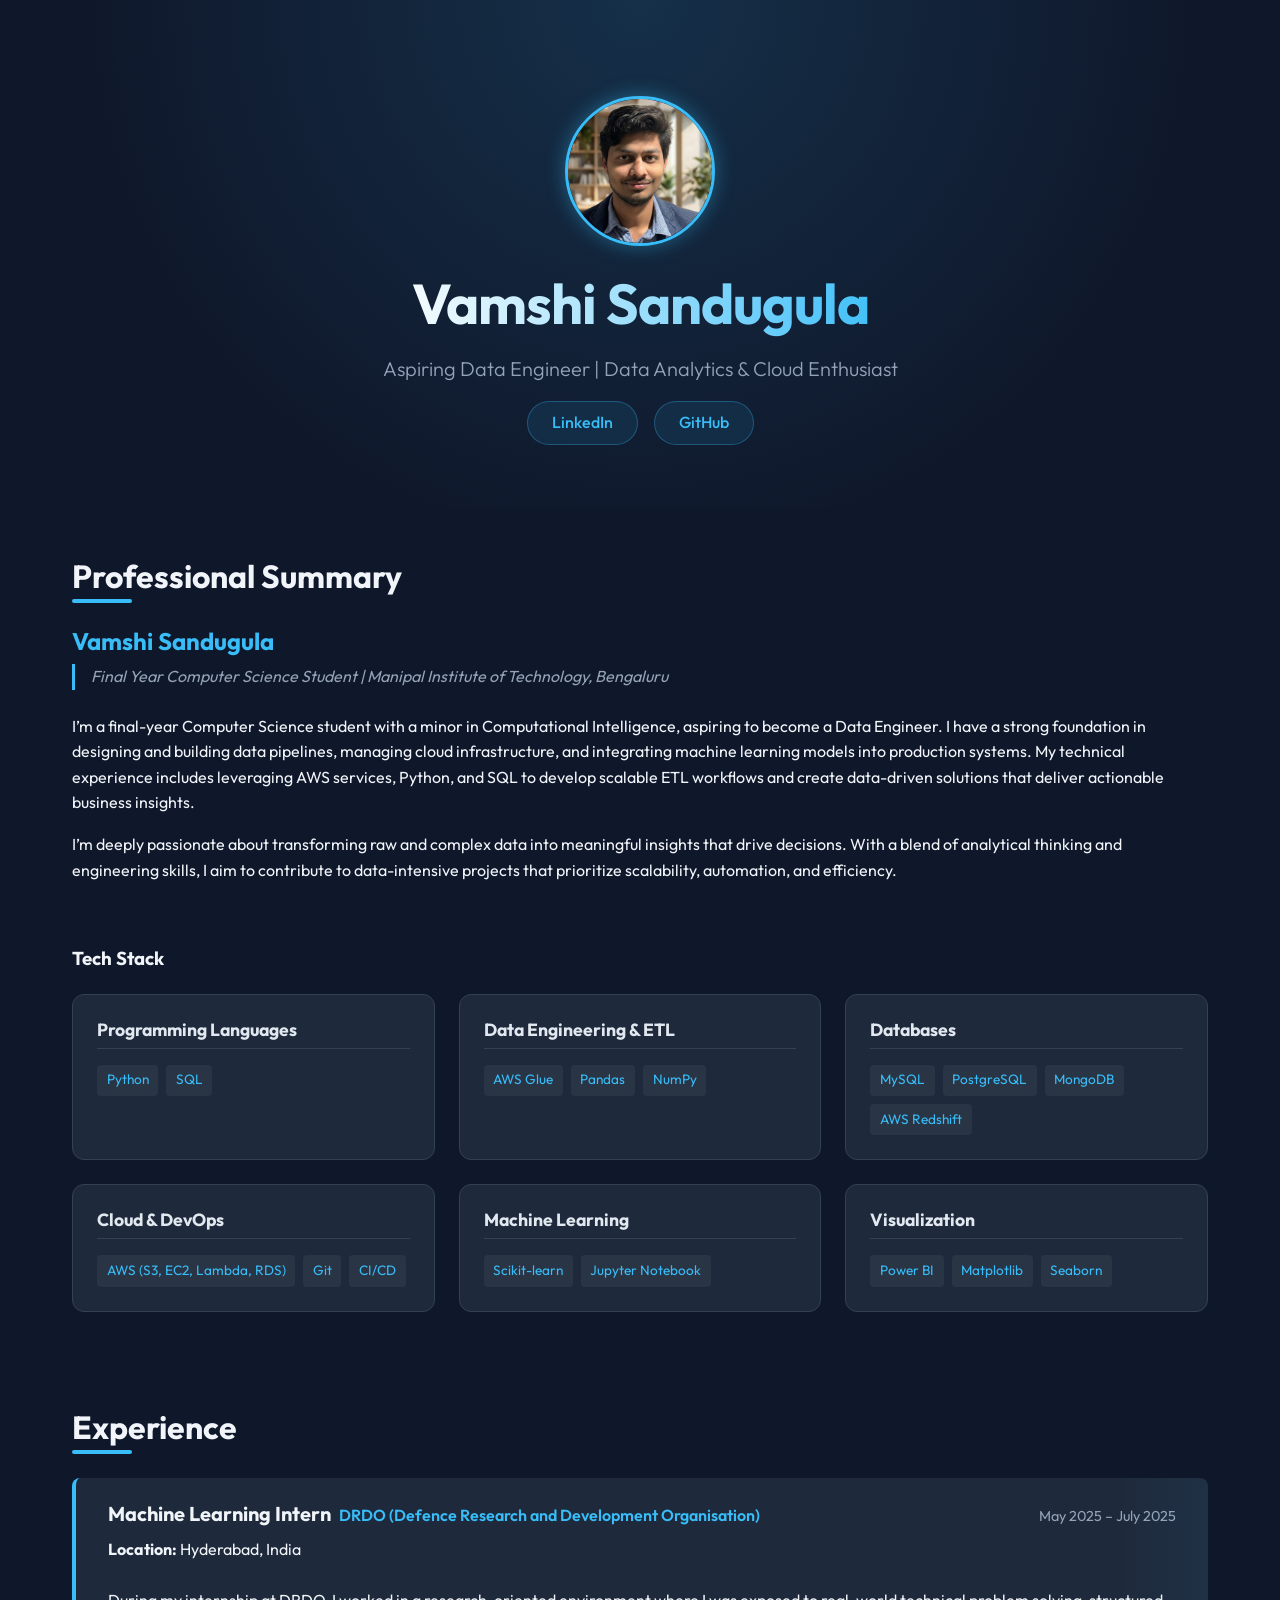
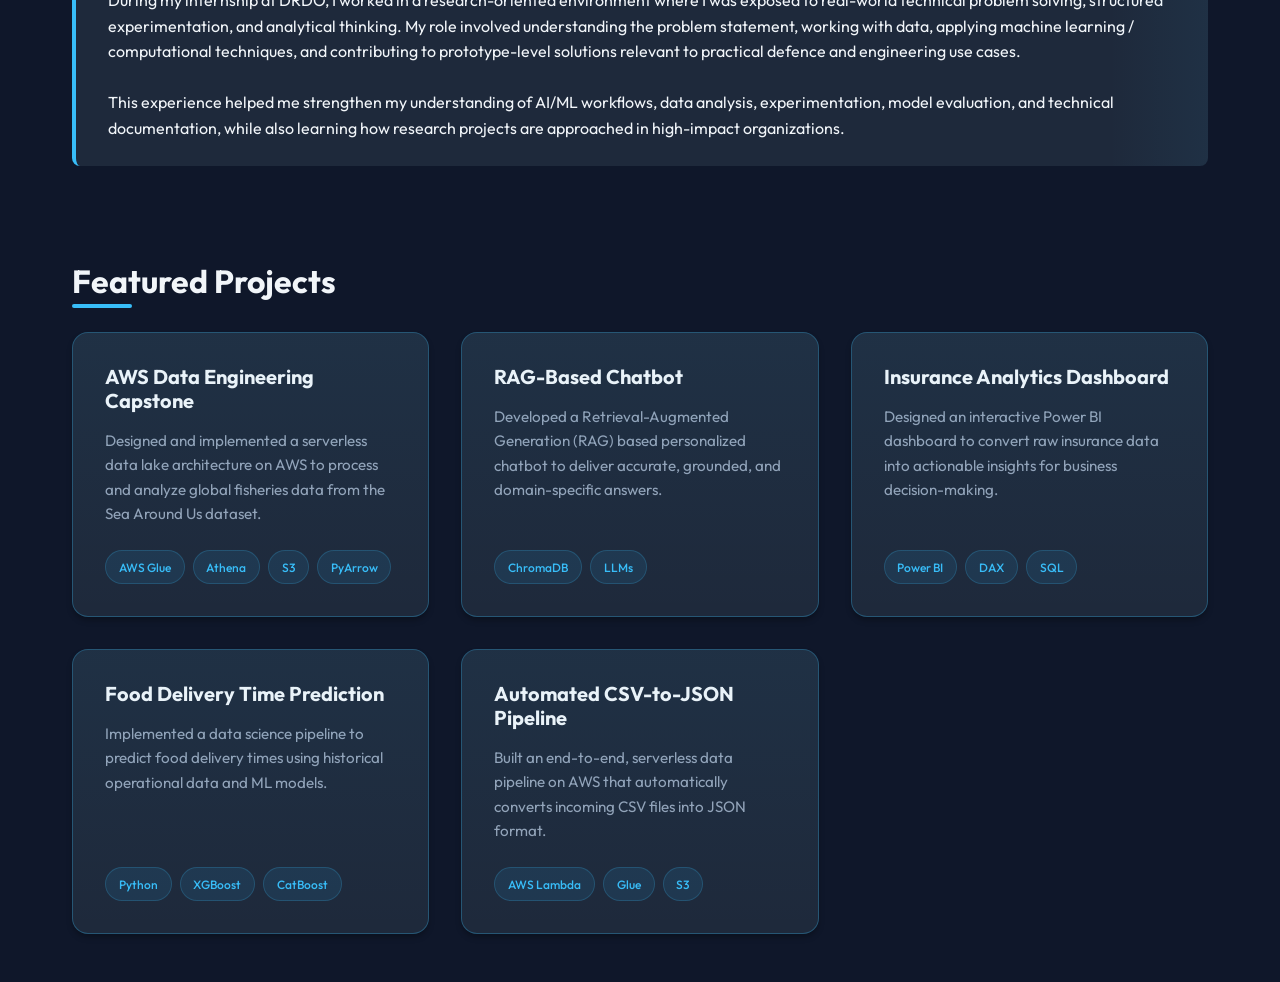
==== index.html @ f7f71a2f "updated DRDO experience description" ====
<!DOCTYPE html>
<html lang="en">

<head>
    <meta charset="UTF-8">
    <meta name="viewport" content="width=device-width, initial-scale=1.0">
    <title>Portfolio | Data Engineer</title>
    <meta name="description"
        content="Portfolio of an Aspiring Data Engineer specializing in Data Analytics, Cloud, and Machine Learning.">
    <link rel="preconnect" href="https://fonts.googleapis.com">
    <link rel="preconnect" href="https://fonts.gstatic.com" crossorigin>
    <link href="https://fonts.googleapis.com/css2?family=Outfit:wght@300;400;500;600;700&display=swap" rel="stylesheet">
    <link rel="stylesheet" href="style.css">
</head>

<body>
    <header class="hero">
        <div class="container hero-content">
            <div class="profile-container">
                <img src="images/profile.jpg" alt="Vamshi Sandugula" class="profile-img">
                <div class="hero-text">
                    <h1>Vamshi Sandugula</h1>
                    <p class="subtitle">Aspiring Data Engineer | Data Analytics & Cloud Enthusiast</p>
                    <div class="social-links">
                        <a href="https://www.linkedin.com/in/vamshi-sandugula/" target="_blank"
                            class="social-btn">LinkedIn</a>
                        <a href="https://github.com/VamshiSandugula" target="_blank" class="social-btn">GitHub</a>
                    </div>
                </div>
            </div>
        </div>
    </header>

    <main class="container">
        <!-- Professional Summary -->
        <section id="summary" class="section">
            <h2 class="section-title">Professional Summary</h2>
            <div class="summary-container">
                <div class="bio-section">
                    <h3>Vamshi Sandugula</h3>
                    <p class="education">Final Year Computer Science Student | Manipal Institute of Technology,
                        Bengaluru</p>
                    <p>
                        I’m a final-year Computer Science student with a minor in Computational Intelligence, aspiring
                        to become a Data Engineer. I have a strong foundation in designing and building data pipelines,
                        managing cloud infrastructure, and integrating machine learning models into production systems.
                        My technical experience includes leveraging AWS services, Python, and SQL to develop scalable
                        ETL workflows and create data-driven solutions that deliver actionable business insights.
                    </p>
                    <p>
                        I’m deeply passionate about transforming raw and complex data into meaningful insights that
                        drive decisions. With a blend of analytical thinking and engineering skills, I aim to contribute
                        to data-intensive projects that prioritize scalability, automation, and efficiency.
                    </p>
                </div>

                <div class="tech-stack-section">
                    <h3>Tech Stack</h3>
                    <div class="tech-grid">
                        <div class="tech-category">
                            <h4>Programming Languages</h4>
                            <div class="tech-tags">
                                <span>Python</span>
                                <span>SQL</span>
                            </div>
                        </div>

                        <div class="tech-category">
                            <h4>Data Engineering & ETL</h4>
                            <div class="tech-tags">
                                <span>AWS Glue</span>
                                <span>Pandas</span>
                                <span>NumPy</span>
                            </div>
                        </div>

                        <div class="tech-category">
                            <h4>Databases</h4>
                            <div class="tech-tags">
                                <span>MySQL</span>
                                <span>PostgreSQL</span>
                                <span>MongoDB</span>
                                <span>AWS Redshift</span>
                            </div>
                        </div>

                        <div class="tech-category">
                            <h4>Cloud & DevOps</h4>
                            <div class="tech-tags">
                                <span>AWS (S3, EC2, Lambda, RDS)</span>
                                <span>Git</span>
                                <span>CI/CD</span>
                            </div>
                        </div>

                        <div class="tech-category">
                            <h4>Machine Learning</h4>
                            <div class="tech-tags">
                                <span>Scikit-learn</span>
                                <span>Jupyter Notebook</span>
                            </div>
                        </div>

                        <div class="tech-category">
                            <h4>Visualization</h4>
                            <div class="tech-tags">
                                <span>Power BI</span>
                                <span>Matplotlib</span>
                                <span>Seaborn</span>
                            </div>
                        </div>
                    </div>
                </div>
            </div>
        </section>

        <!-- Experience Section -->
        <section id="experience" class="section">
            <h2 class="section-title">Experience</h2>
            <div class="experience-list">
                <div class="experience-card" onclick="openModal('drdo')">
                    <div class="exp-header">
                        <h3>Machine Learning Intern</h3>
                        <span class="company">DRDO (Defence Research and Development Organisation)</span>
                        <span class="date">May 2025 – July 2025</span>
                    </div>
                    <p><b>Location:</b> Hyderabad, India</p>
                    <br>
                    <p>
                        During my internship at DRDO, I worked in a research-oriented environment where I was exposed to real-world technical problem solving, structured experimentation, and analytical thinking. My role involved understanding the problem statement, working with data, applying machine learning / computational techniques, and contributing to prototype-level solutions relevant to practical defence and engineering use cases.
                    </p>
                    <br>
                    <p>
                        This experience helped me strengthen my understanding of AI/ML workflows, data analysis, experimentation, model evaluation, and technical documentation, while also learning how research projects are approached in high-impact organizations.
                    </p>
                </div>
                <!-- Add more experience items here as needed -->
            </div>
        </section>

        <section id="projects" class="section">
            <h2 class="section-title">Featured Projects</h2>

            <div class="projects-grid">
                <!-- Project: Fisheries Analytics -->
                <div class="project-card" onclick="openModal('fisheries')">
                    <div class="card-content">
                        <h3>AWS Data Engineering Capstone</h3>
                        <p>
                            Designed and implemented a serverless data lake architecture on AWS to process and analyze
                            global fisheries data from the Sea Around Us dataset.
                        </p>
                    </div>
                    <div class="card-footer">
                        <span class="tech-tag">AWS Glue</span>
                        <span class="tech-tag">Athena</span>
                        <span class="tech-tag">S3</span>
                        <span class="tech-tag">PyArrow</span>
                    </div>
                </div>

                <!-- Project: RAG Chatbot -->
                <div class="project-card" onclick="openModal('rag-chatbot')">
                    <div class="card-content">
                        <h3>RAG-Based Chatbot</h3>
                        <p>
                            Developed a Retrieval-Augmented Generation (RAG) based personalized chatbot to deliver
                            accurate, grounded, and domain-specific answers.
                        </p>
                    </div>
                    <div class="card-footer">
                        <span class="tech-tag">ChromaDB</span>
                        <span class="tech-tag">LLMs</span>
                    </div>
                </div>

                <!-- Project: Insurance Dashboard (Power BI) -->
                <div class="project-card" onclick="openModal('insurance-dashboard')">
                    <div class="card-content">
                        <h3>Insurance Analytics Dashboard</h3>
                        <p>
                            Designed an interactive Power BI dashboard to convert raw insurance data into actionable
                            insights for business decision-making.
                        </p>
                    </div>
                    <div class="card-footer">
                        <span class="tech-tag">Power BI</span>
                        <span class="tech-tag">DAX</span>
                        <span class="tech-tag">SQL</span>
                    </div>
                </div>

                <!-- Project: Food Delivery -->
                <div class="project-card" onclick="openModal('food-delivery')">
                    <div class="card-content">
                        <h3>Food Delivery Time Prediction</h3>
                        <p>
                            Implemented a data science pipeline to predict food delivery times using historical
                            operational data and ML models.
                        </p>
                    </div>
                    <div class="card-footer">
                        <span class="tech-tag">Python</span>
                        <span class="tech-tag">XGBoost</span>
                        <span class="tech-tag">CatBoost</span>
                    </div>
                </div>

                <!-- Project: AWS Pipeline -->
                <div class="project-card" onclick="openModal('aws-pipeline')">
                    <div class="card-content">
                        <h3>Automated CSV-to-JSON Pipeline</h3>
                        <p>
                            Built an end-to-end, serverless data pipeline on AWS that automatically converts incoming
                            CSV files into JSON format.
                        </p>
                    </div>
                    <div class="card-footer">
                        <span class="tech-tag">AWS Lambda</span>
                        <span class="tech-tag">Glue</span>
                        <span class="tech-tag">S3</span>
                    </div>
                </div>
            </div>
        </section>
    </main>

    <!-- Modal Structure -->
    <div id="project-modal" class="modal">
        <div class="modal-content">
            <span class="close-btn" onclick="closeModal()">&times;</span>
            <div id="modal-body-content">
                <!-- Content injected via JS -->
            </div>
        </div>
    </div>

    <script src="script.js"></script>
    <script>
        // Smooth scrolling for navigation
        document.querySelectorAll('a[href^="#"]').forEach(anchor => {
            anchor.addEventListener('click', function (e) {
                e.preventDefault();
                document.querySelector(this.getAttribute('href')).scrollIntoView({
                    behavior: 'smooth'
                });
            });
        });
    </script>
</body>

</html>
---- style.css ----
/* Base Variables */
:root {
    --bg-color: #0f172a;
    --card-bg: #1e293b;
    --text-primary: #f1f5f9;
    --text-secondary: #94a3b8;
    --accent: #38bdf8;
    --accent-glow: rgba(56, 189, 248, 0.15);
    --border-color: #334155;
    --font-main: 'Outfit', -apple-system, BlinkMacSystemFont, 'Segoe UI', Roboto, sans-serif;
}

/* Reset & Base Styles */
* {
    margin: 0;
    padding: 0;
    box-sizing: border-box;
}

body {
    background-color: var(--bg-color);
    color: var(--text-primary);
    font-family: var(--font-main);
    line-height: 1.6;
    -webkit-font-smoothing: antialiased;
}

/* Layout Utilities */
.container {
    max-width: 1200px;
    margin: 0 auto;
    padding: 0 2rem;
}

/* Typography */
h1,
h2,
h3,
h4 {
    line-height: 1.2;
    color: var(--text-primary);
}

/* Hero Section */
.hero {
    padding: 6rem 0 4rem;
    text-align: center;
    background: radial-gradient(circle at top center, var(--accent-glow) 0%, transparent 70%);
}

.profile-container {
    display: flex;
    flex-direction: column;
    align-items: center;
    gap: 1.5rem;
}

.profile-img {
    width: 150px;
    height: 150px;
    border-radius: 50%;
    object-fit: cover;
    border: 3px solid var(--accent);
    box-shadow: 0 0 20px rgba(56, 189, 248, 0.4);
    transition: transform 0.3s ease;
}

.profile-img:hover {
    transform: scale(1.05);
    box-shadow: 0 0 30px rgba(56, 189, 248, 0.6);
}

.hero h1 {
    font-size: 3.5rem;
    font-weight: 700;
    margin-bottom: 1rem;
    background: linear-gradient(to right, #fff, var(--accent));
    -webkit-background-clip: text;
    background-clip: text;
    -webkit-text-fill-color: transparent;
    letter-spacing: -1px;
}

.social-links {
    display: flex;
    gap: 1rem;
    margin-top: 1rem;
    justify-content: center;
}

.social-btn {
    text-decoration: none;
    color: var(--accent);
    background: rgba(56, 189, 248, 0.1);
    padding: 0.5rem 1.5rem;
    border-radius: 9999px;
    font-weight: 500;
    border: 1px solid rgba(56, 189, 248, 0.3);
    transition: all 0.2s ease;
}

.social-btn:hover {
    background: var(--accent);
    color: var(--bg-color);
    box-shadow: 0 0 15px rgba(56, 189, 248, 0.4);
}

.subtitle {
    font-size: 1.25rem;
    color: var(--text-secondary);
    font-weight: 300;
}

/* Sections */
.section {
    padding: 3rem 0;
}

.section-title {
    font-size: 2rem;
    margin-bottom: 2rem;
    position: relative;
    display: inline-block;
}

.section-title::after {
    content: '';
    position: absolute;
    bottom: -8px;
    left: 0;
    width: 60px;
    height: 4px;
    background: var(--accent);
    border-radius: 2px;
}

/* Professional Summary */
.summary-container {
    display: flex;
    flex-direction: column;
    gap: 3rem;
}

.bio-section h3 {
    font-size: 1.5rem;
    color: var(--accent);
    margin-bottom: 0.5rem;
}

.bio-section .education {
    color: var(--text-secondary);
    font-style: italic;
    margin-bottom: 1.5rem;
    border-left: 3px solid var(--accent);
    padding-left: 1rem;
}

.bio-section p {
    margin-bottom: 1rem;
    color: var(--text-primary);
}

/* Tech Stack Grid */
.tech-stack-section h3 {
    margin-bottom: 1.5rem;
}

.tech-grid {
    display: grid;
    grid-template-columns: repeat(auto-fit, minmax(280px, 1fr));
    gap: 1.5rem;
}

.tech-category {
    background: var(--card-bg);
    border: 1px solid var(--border-color);
    padding: 1.5rem;
    border-radius: 12px;
    transition: transform 0.2s;
}

.tech-category:hover {
    transform: translateY(-3px);
    border-color: var(--accent);
    box-shadow: 0 4px 20px rgba(56, 189, 248, 0.1);
}

.tech-category h4 {
    font-size: 1.1rem;
    margin-bottom: 1rem;
    color: #e2e8f0;
    border-bottom: 1px solid var(--border-color);
    padding-bottom: 0.5rem;
}

.tech-tags {
    display: flex;
    flex-wrap: wrap;
    gap: 0.5rem;
}

.tech-tags span {
    font-size: 0.85rem;
    background: rgba(255, 255, 255, 0.05);
    color: var(--accent);
    padding: 0.3rem 0.6rem;
    border-radius: 4px;
}

/* Experience Section */
.experience-list {
    display: flex;
    flex-direction: column;
    gap: 1.5rem;
}

.experience-card {
    background-color: var(--card-bg);
    border-left: 4px solid var(--accent);
    border-radius: 8px;
    padding: 1.5rem 2rem;
    transition: transform 0.2s ease;
    position: relative;
    overflow: hidden;
    cursor: pointer;
}

.experience-card::after {
    content: '';
    position: absolute;
    top: 0;
    right: 0;
    width: 100px;
    height: 100%;
    background: linear-gradient(90deg, transparent, rgba(56, 189, 248, 0.05));
    pointer-events: none;
}

.experience-card:hover {
    transform: translateX(5px);
    background-color: #243045;
}

.exp-header {
    display: flex;
    justify-content: space-between;
    align-items: baseline;
    margin-bottom: 0.5rem;
    flex-wrap: wrap;
    gap: 0.5rem;
}

.exp-header h3 {
    color: var(--text-primary);
    font-size: 1.25rem;
    margin: 0;
}

.exp-header .company {
    color: var(--accent);
    font-weight: 600;
}

.exp-header .date {
    font-size: 0.9rem;
    color: var(--text-secondary);
    margin-left: auto;
}

/* Projects Grid */
.projects-grid {
    display: grid;
    grid-template-columns: repeat(auto-fit, minmax(300px, 1fr));
    gap: 2rem;
}

/* Project Card */
.project-card {
    background-color: var(--card-bg);
    border: 1px solid rgba(56, 189, 248, 0.3);
    /* More visible accent border */
    border-radius: 16px;
    padding: 2rem;
    transition: all 0.3s cubic-bezier(0.4, 0, 0.2, 1);
    display: flex;
    flex-direction: column;
    height: 100%;
    position: relative;
    overflow: hidden;
    box-shadow: 0 4px 6px -1px rgba(0, 0, 0, 0.3);
    cursor: pointer;
    /* Clickable indicator */
}

.project-card::before {
    content: '';
    position: absolute;
    top: 0;
    left: 0;
    width: 100%;
    height: 100%;
    background: linear-gradient(180deg, rgba(56, 189, 248, 0.05) 0%, transparent 100%);
    pointer-events: none;
}

.project-card:hover {
    transform: translateY(-5px);
    box-shadow: 0 20px 40px -5px rgba(0, 0, 0, 0.6);
    border-color: var(--accent);
    background-color: #1e3a5f;
    /* Slightly lighter on hover */
}

.card-content {
    flex-grow: 1;
    margin-bottom: 1.5rem;
}

.project-card h3 {
    font-size: 1.25rem;
    margin-bottom: 1rem;
    color: var(--text-primary);
}

.project-card p {
    color: var(--text-secondary);
    font-size: 0.95rem;
    line-height: 1.6;
}

/* Tech Tags */
.card-footer {
    display: flex;
    flex-wrap: wrap;
    gap: 0.5rem;
    margin-top: auto;
}

.tech-tag {
    font-size: 0.75rem;
    background: rgba(56, 189, 248, 0.1);
    color: var(--accent);
    padding: 0.4rem 0.8rem;
    border-radius: 9999px;
    font-weight: 500;
    border: 1px solid rgba(56, 189, 248, 0.2);
}

/* Responsive Adjustments */
@media (max-width: 768px) {
    .hero h1 {
        font-size: 2.5rem;
    }

    .container {
        padding: 0 1.5rem;
    }

    .exp-header {
        flex-direction: column;
    }

    .exp-header .date {
        margin-left: 0;
    }
}

/* Modal Styles */
.modal {
    display: none;
    position: fixed;
    top: 0;
    left: 0;
    width: 100%;
    height: 100%;
    background-color: rgba(15, 23, 42, 0.95);
    /* Darker overlay for focus */
    backdrop-filter: blur(5px);
    z-index: 1000;
    justify-content: center;
    align-items: center;
    padding: 1rem;
}

.modal.active {
    display: flex;
    animation: fadeIn 0.2s ease-out forwards;
}

.modal-content {
    background-color: var(--card-bg);
    border: 1px solid var(--accent);
    border-radius: 16px;
    width: 100%;
    max-width: 800px;
    max-height: 90vh;
    padding: 2.5rem;
    position: relative;
    overflow-y: auto;
    box-shadow: 0 25px 50px -12px rgba(0, 0, 0, 0.7);
    animation: slideUp 0.3s ease-out forwards;
}

.close-btn {
    position: absolute;
    top: 1.5rem;
    right: 1.5rem;
    font-size: 2rem;
    color: var(--text-secondary);
    cursor: pointer;
    line-height: 1;
    transition: color 0.2s;
    z-index: 10;
}

.close-btn:hover {
    color: var(--accent);
}

.modal-header-content h2 {
    font-size: 2rem;
    margin-bottom: 1rem;
    color: var(--accent);
}

.modal-tags {
    display: flex;
    flex-wrap: wrap;
    gap: 0.5rem;
    margin-bottom: 2rem;
}

.modal-gallery {
    display: grid;
    grid-template-columns: repeat(auto-fit, minmax(200px, 1fr));
    gap: 1rem;
    margin-bottom: 2rem;
}

.modal-img {
    width: 100%;
    height: auto;
    border-radius: 8px;
    border: 1px solid var(--border-color);
    transition: transform 0.2s;
    cursor: pointer;
}

.modal-img:hover {
    transform: scale(1.02);
    border-color: var(--accent);
}

.modal-description {
    color: var(--text-primary);
    font-size: 1.05rem;
}

.modal-description p {
    margin-bottom: 1.5rem;
}

.modal-description ul {
    list-style-type: none;
    padding-left: 0;
}

.modal-description li {
    margin-bottom: 1rem;
    padding-left: 1.5rem;
    position: relative;
    color: var(--text-secondary);
}

.modal-description li::before {
    content: '▹';
    position: absolute;
    left: 0;
    color: var(--accent);
}

/* Animations */
@keyframes fadeIn {
    from {
        opacity: 0;
    }

    to {
        opacity: 1;
    }
}

@keyframes slideUp {
    from {
        opacity: 0;
        transform: translateY(20px);
    }

    to {
        opacity: 1;
        transform: translateY(0);
    }
}
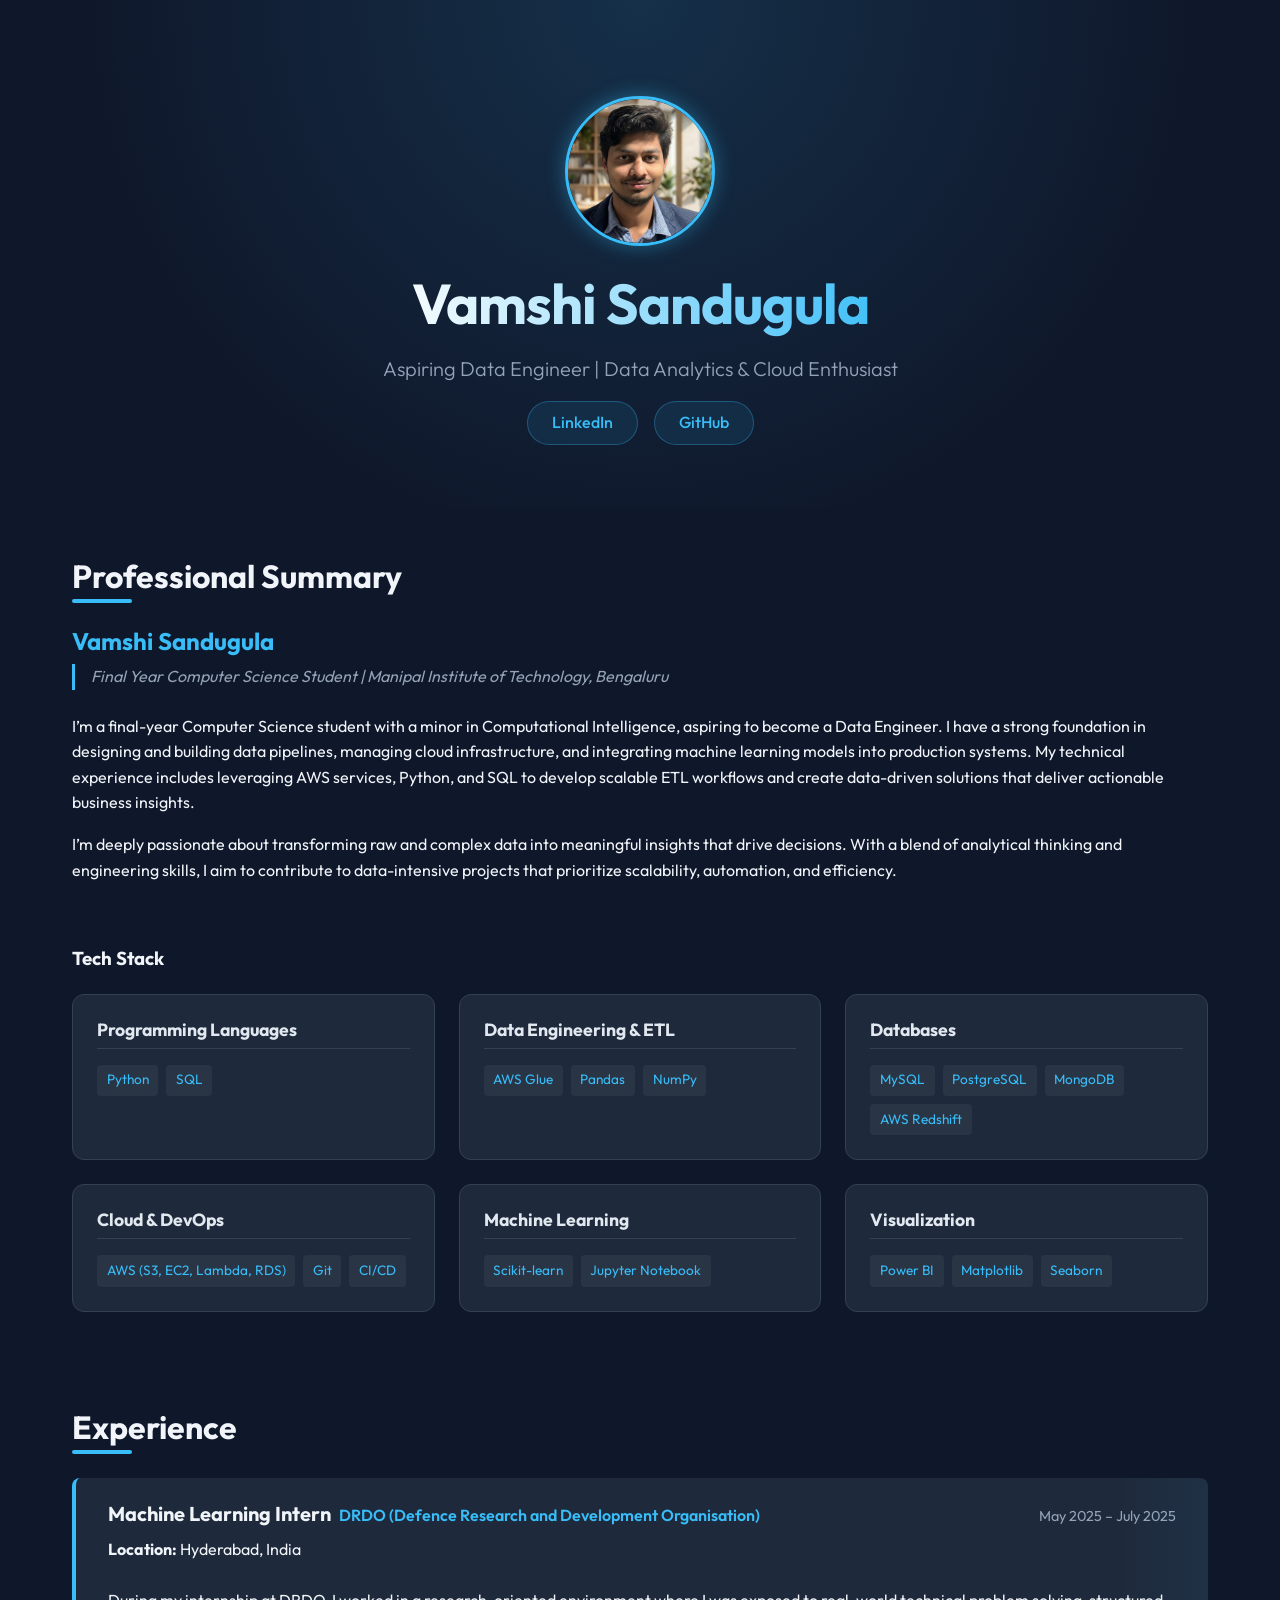
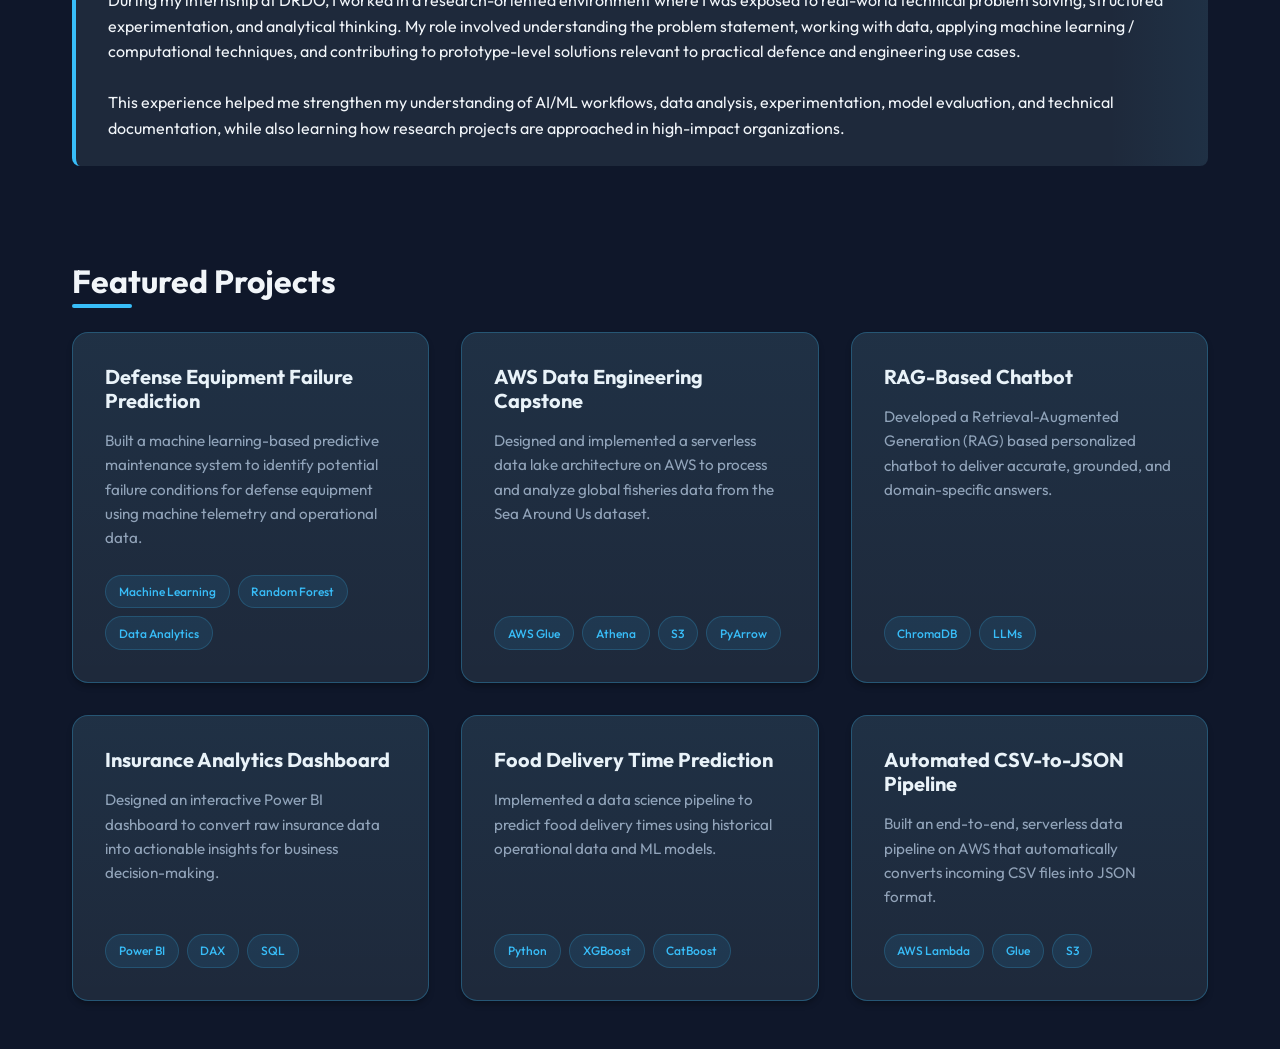
==== commit 35dcfb1f: "added DRDO project to projects section and updated description" ====
--- a/index.html
+++ b/index.html
@@ -142,6 +142,21 @@
             <h2 class="section-title">Featured Projects</h2>
 
             <div class="projects-grid">
+                <!-- Project: DRDO Equipment Failure -->
+                <div class="project-card" onclick="openModal('drdo')">
+                    <div class="card-content">
+                        <h3>Defense Equipment Failure Prediction</h3>
+                        <p>
+                            Built a machine learning-based predictive maintenance system to identify potential failure conditions for defense equipment using machine telemetry and operational data.
+                        </p>
+                    </div>
+                    <div class="card-footer">
+                        <span class="tech-tag">Machine Learning</span>
+                        <span class="tech-tag">Random Forest</span>
+                        <span class="tech-tag">Data Analytics</span>
+                    </div>
+                </div>
+
                 <!-- Project: Fisheries Analytics -->
                 <div class="project-card" onclick="openModal('fisheries')">
                     <div class="card-content">
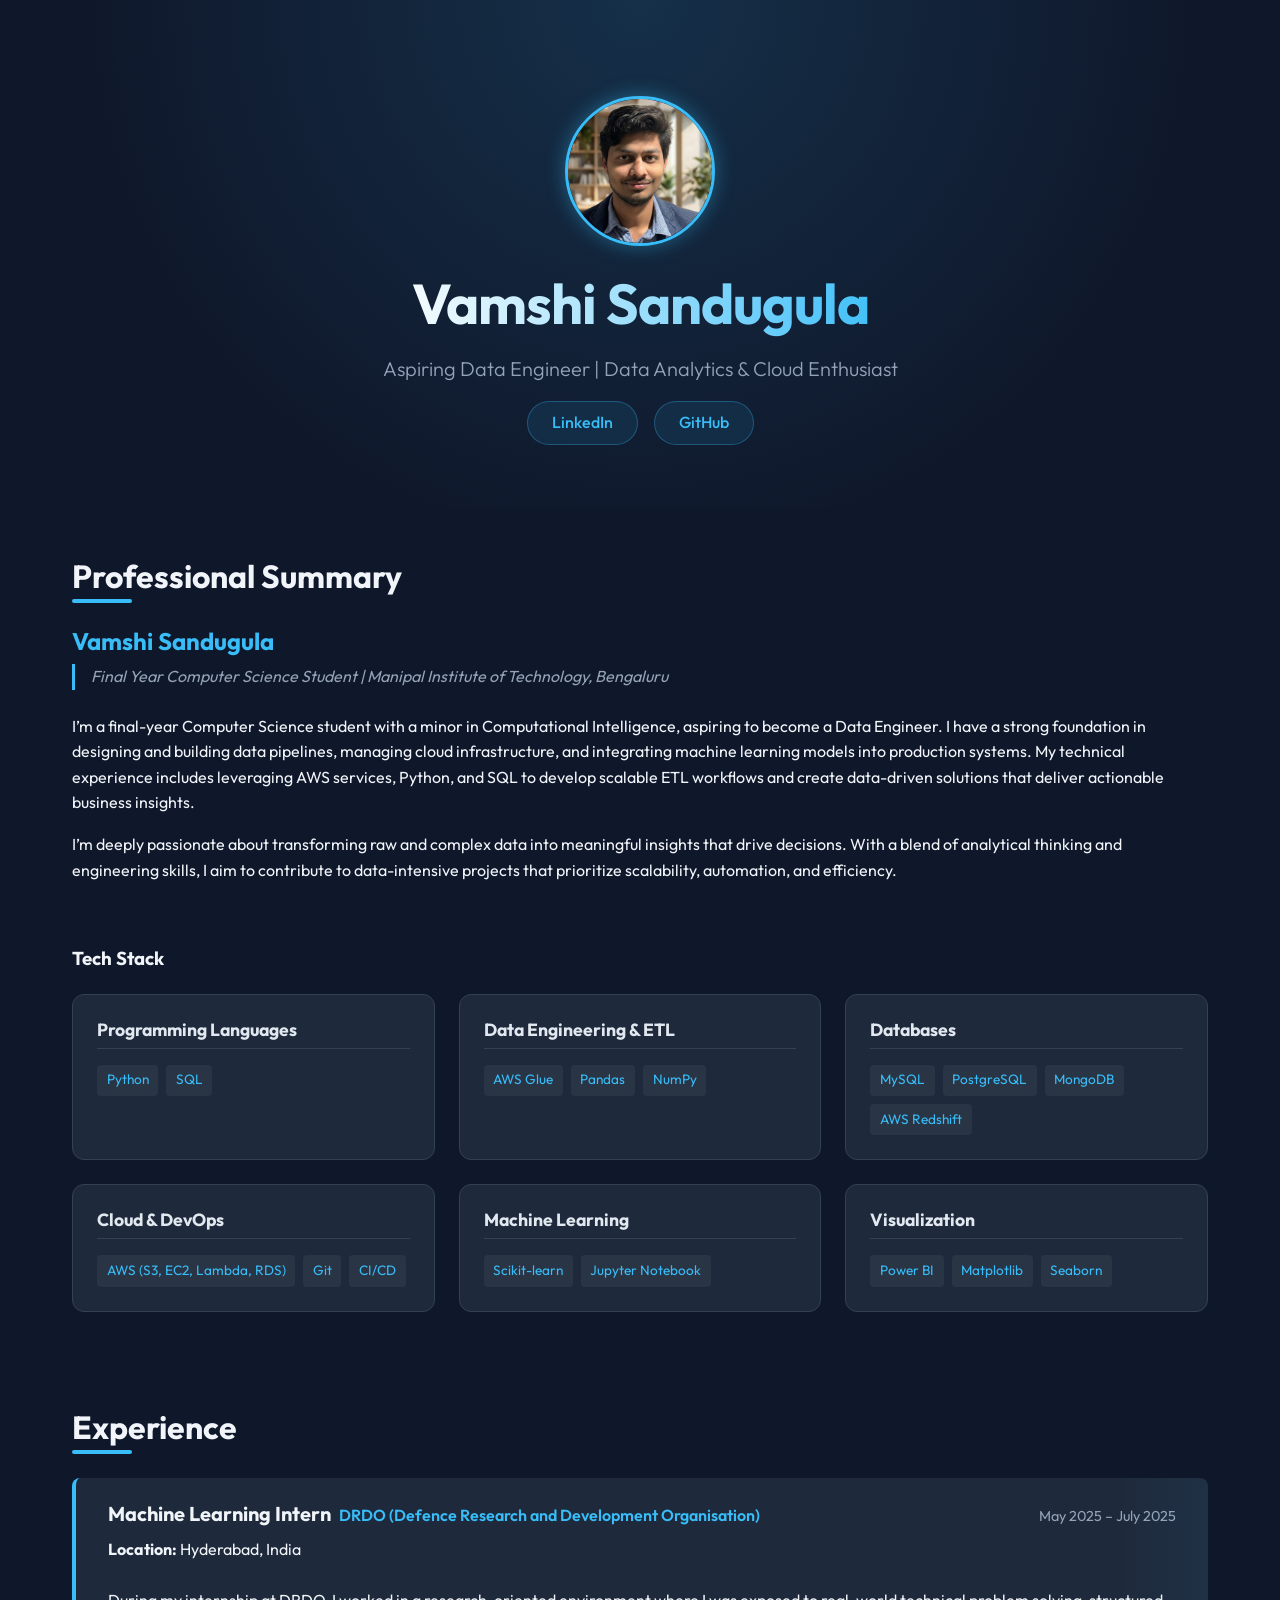
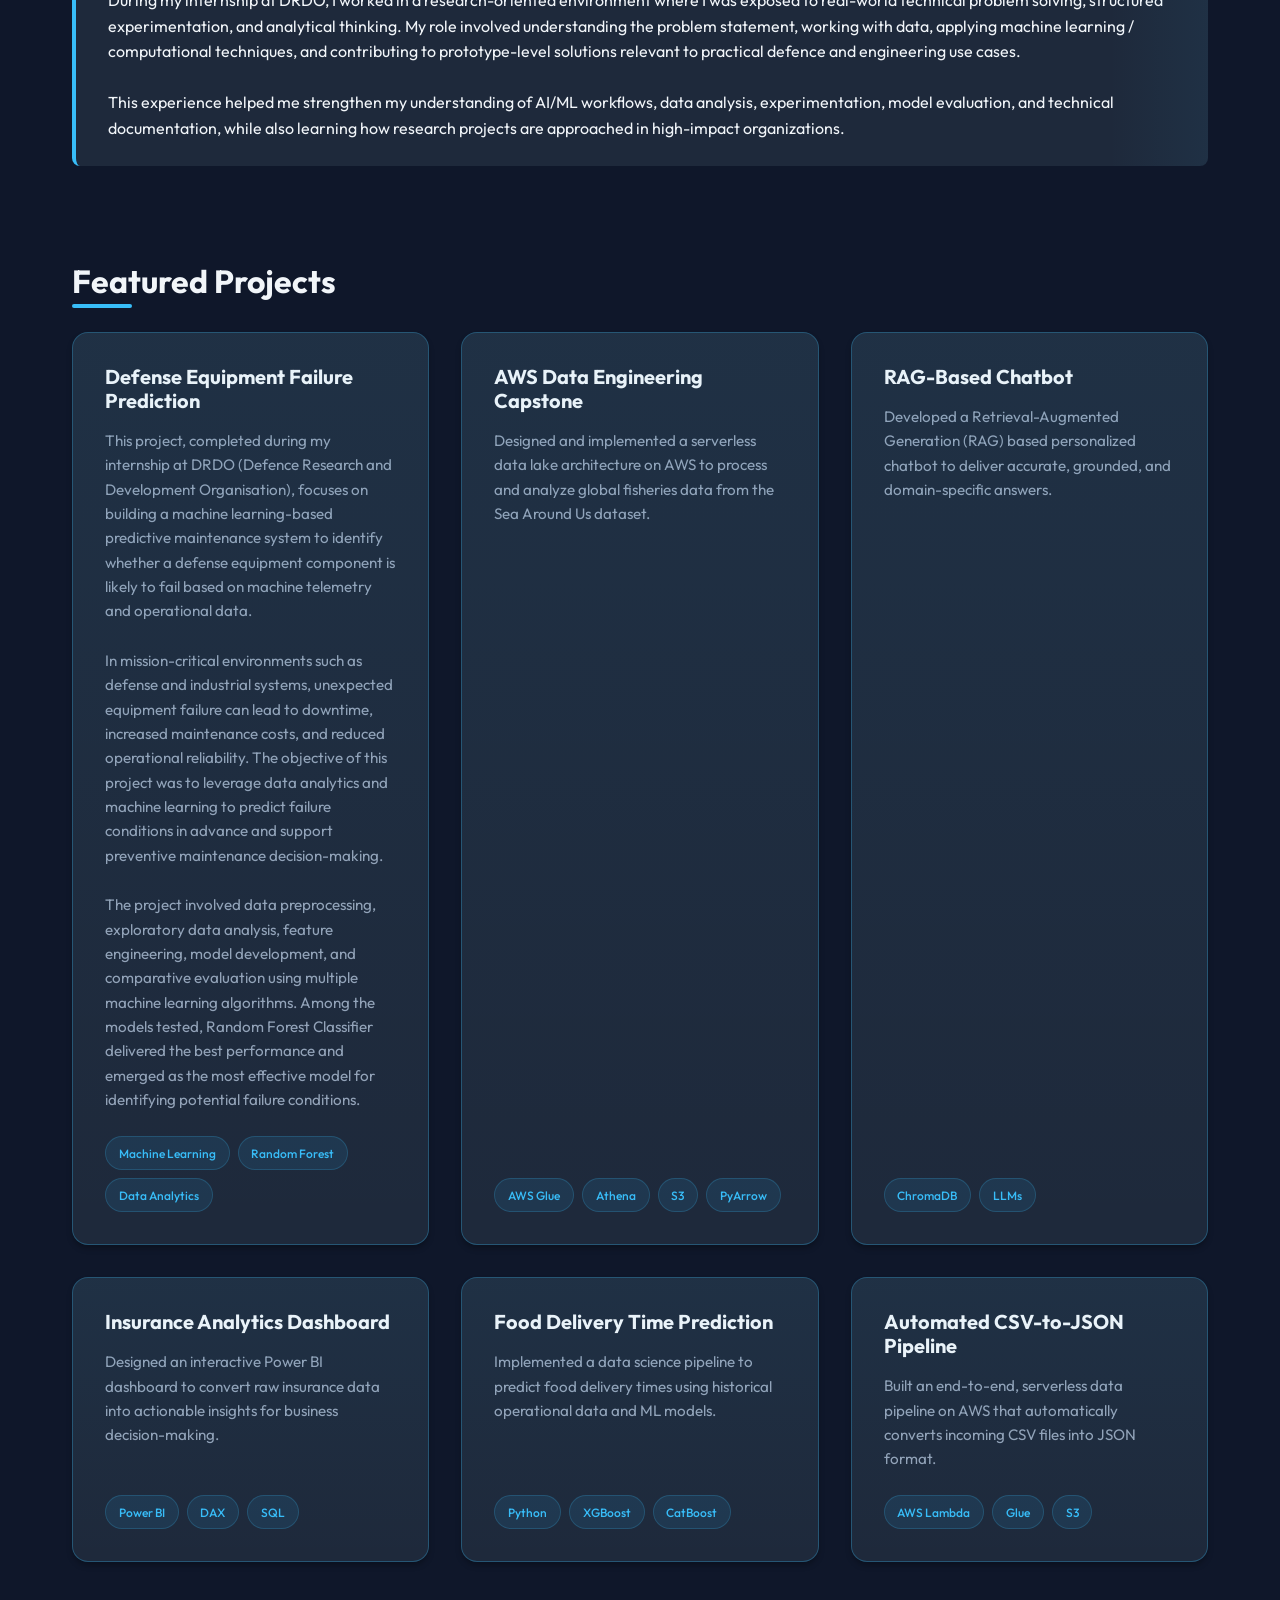
==== commit 8bec22d6: "update drdo project card description" ====
--- a/index.html
+++ b/index.html
@@ -147,7 +147,15 @@
                     <div class="card-content">
                         <h3>Defense Equipment Failure Prediction</h3>
                         <p>
-                            Built a machine learning-based predictive maintenance system to identify potential failure conditions for defense equipment using machine telemetry and operational data.
+                            This project, completed during my internship at DRDO (Defence Research and Development Organisation), focuses on building a machine learning-based predictive maintenance system to identify whether a defense equipment component is likely to fail based on machine telemetry and operational data.
+                        </p>
+                        <br>
+                        <p>
+                            In mission-critical environments such as defense and industrial systems, unexpected equipment failure can lead to downtime, increased maintenance costs, and reduced operational reliability. The objective of this project was to leverage data analytics and machine learning to predict failure conditions in advance and support preventive maintenance decision-making.
+                        </p>
+                        <br>
+                        <p>
+                            The project involved data preprocessing, exploratory data analysis, feature engineering, model development, and comparative evaluation using multiple machine learning algorithms. Among the models tested, Random Forest Classifier delivered the best performance and emerged as the most effective model for identifying potential failure conditions.
                         </p>
                     </div>
                     <div class="card-footer">
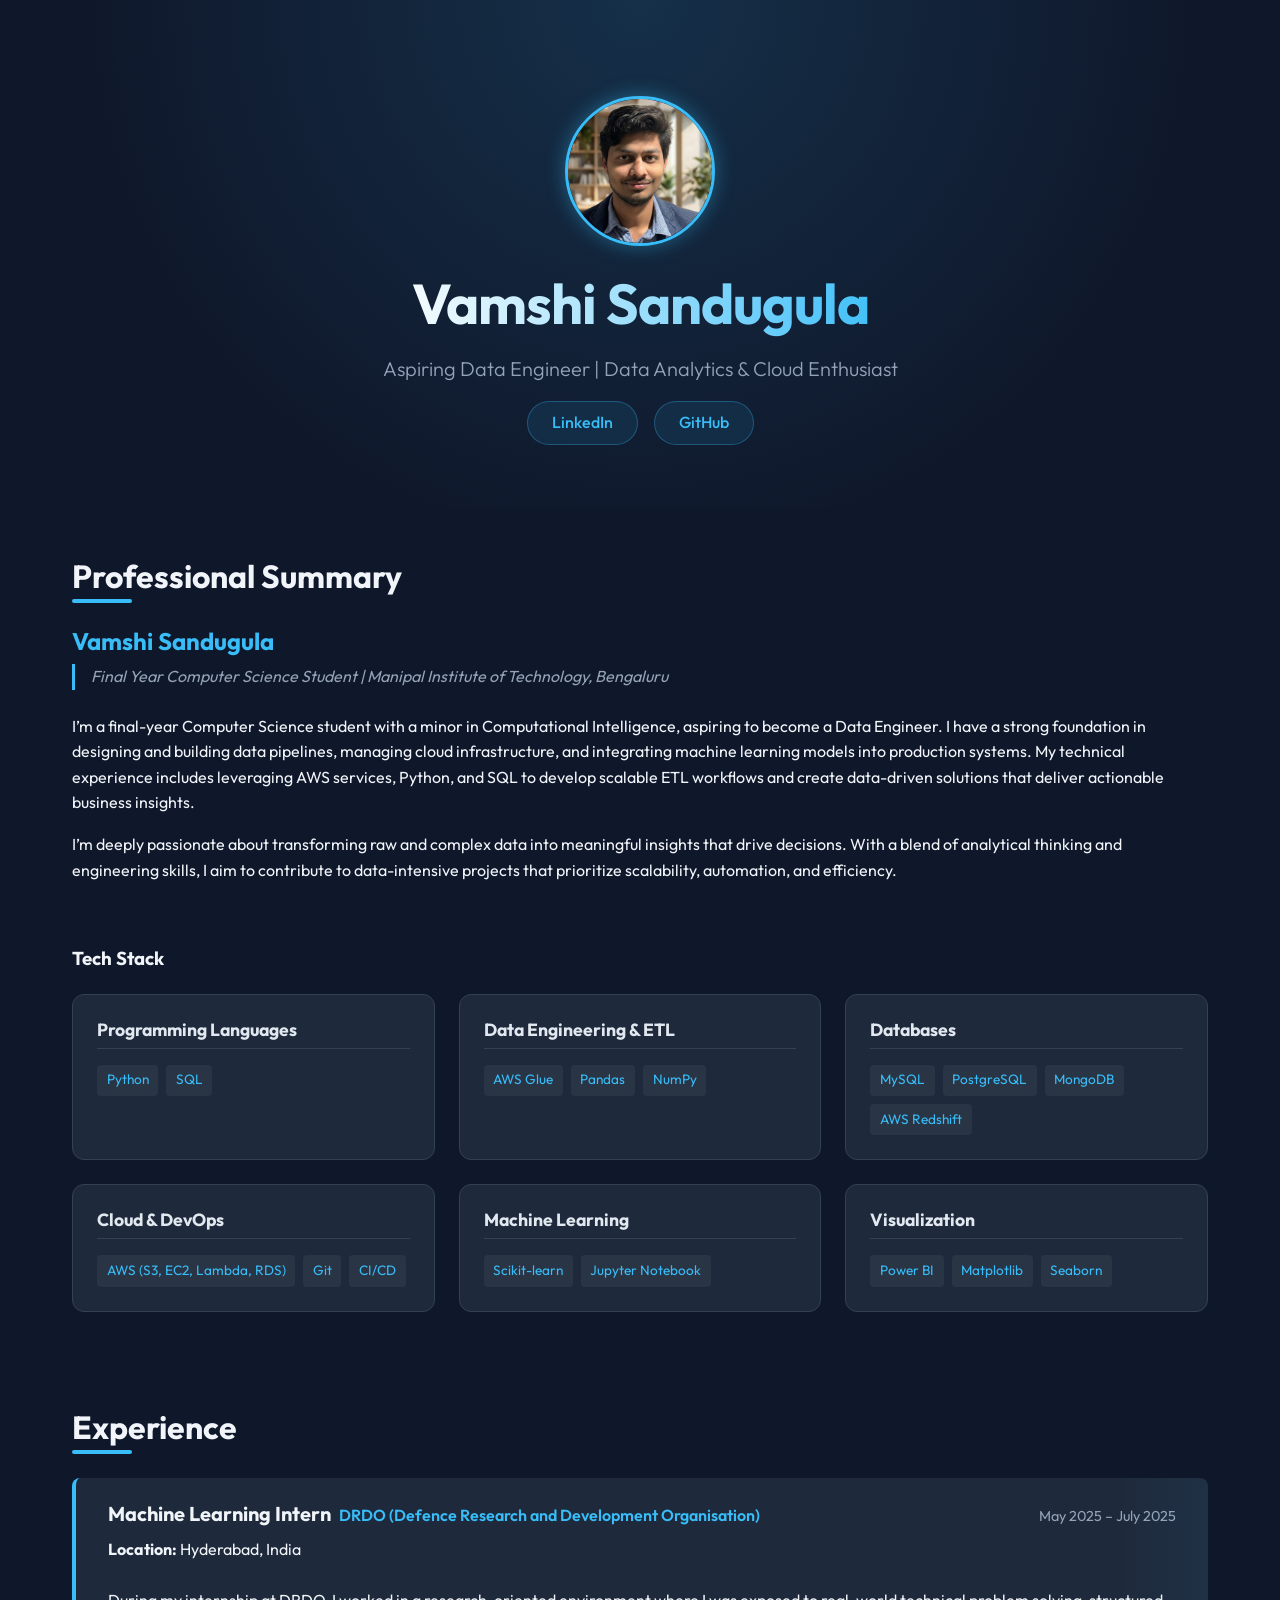
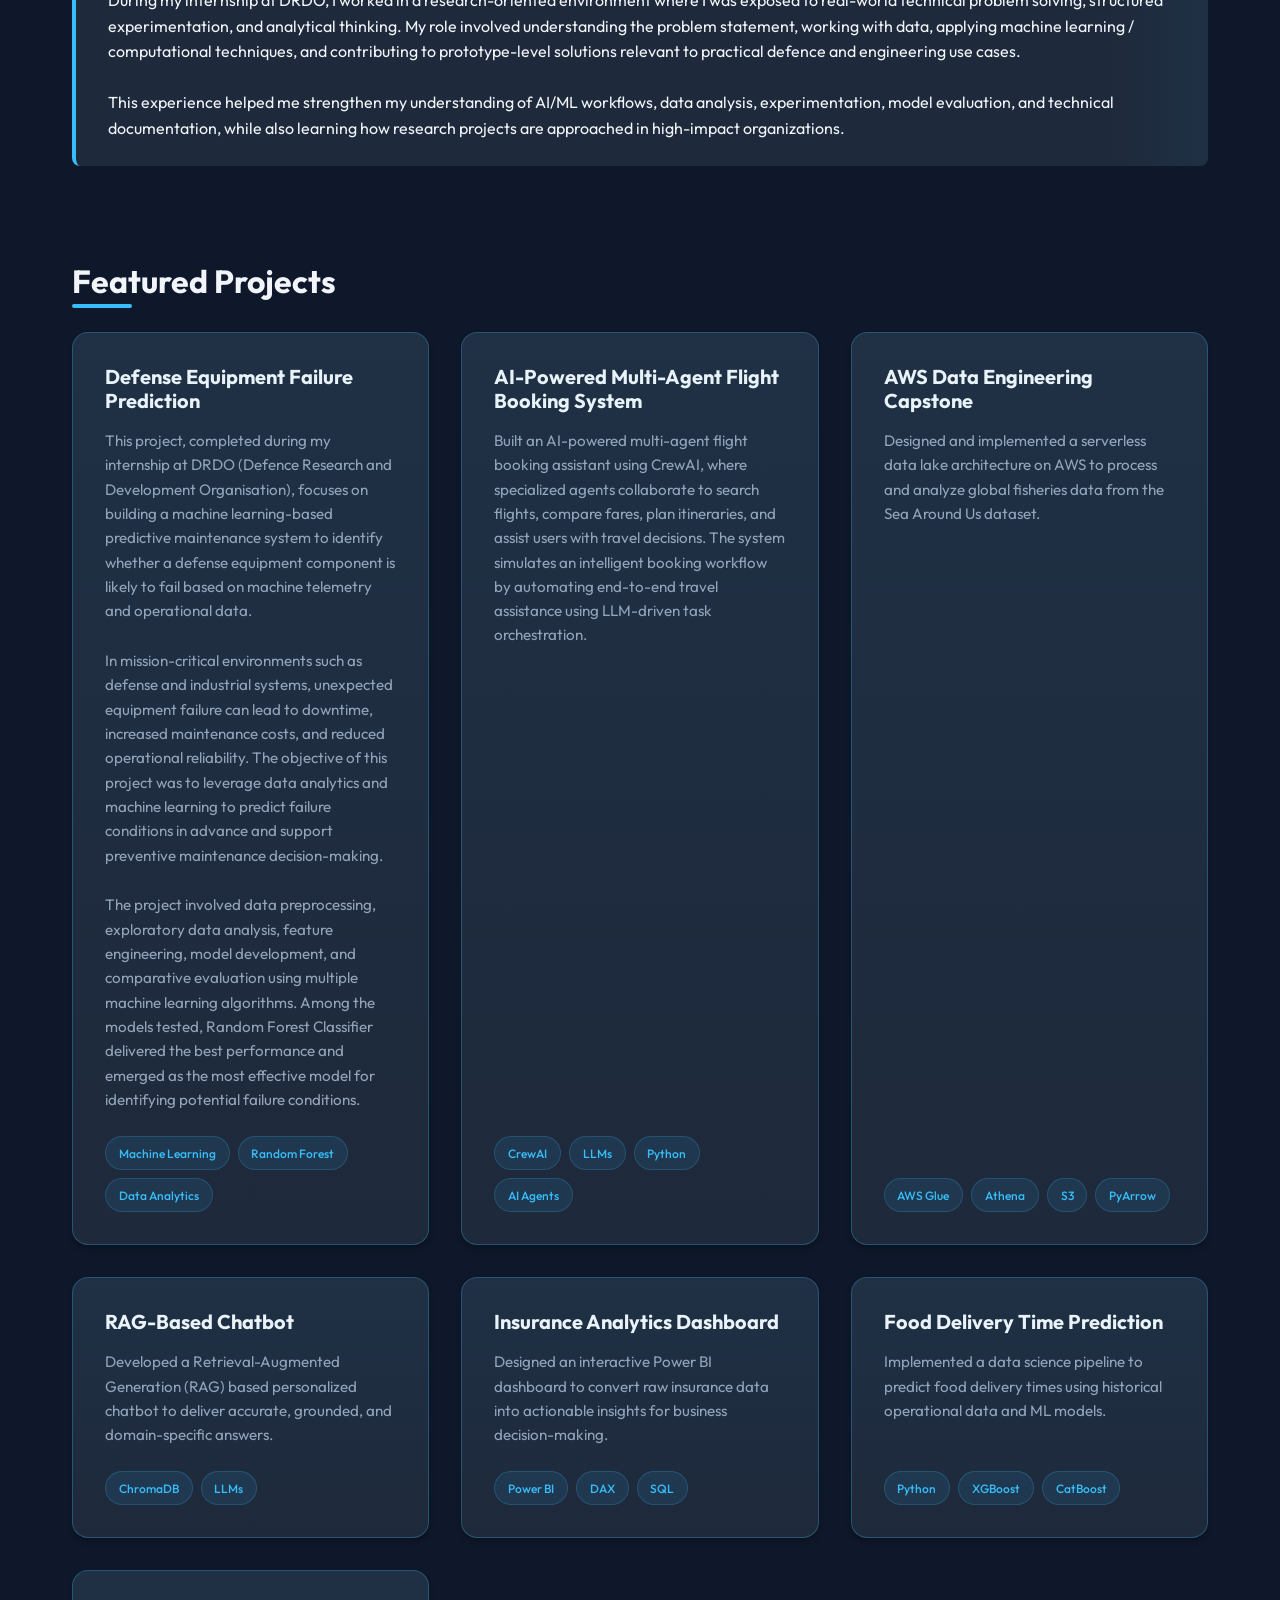
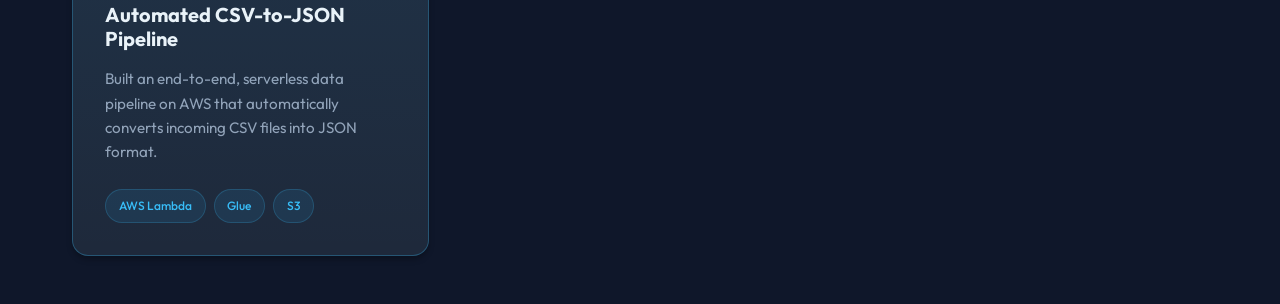
==== commit dd5a5c82: "add AI-Powered Multi-Agent Flight Booking System project" ====
--- a/index.html
+++ b/index.html
@@ -162,6 +162,22 @@
                         <span class="tech-tag">Machine Learning</span>
                         <span class="tech-tag">Random Forest</span>
                         <span class="tech-tag">Data Analytics</span>
+                    </div>
+                </div>
+
+                <!-- Project: Flight Booking Agent -->
+                <div class="project-card" onclick="openModal('flight-agent')">
+                    <div class="card-content">
+                        <h3>AI-Powered Multi-Agent Flight Booking System</h3>
+                        <p>
+                            Built an AI-powered multi-agent flight booking assistant using CrewAI, where specialized agents collaborate to search flights, compare fares, plan itineraries, and assist users with travel decisions. The system simulates an intelligent booking workflow by automating end-to-end travel assistance using LLM-driven task orchestration.
+                        </p>
+                    </div>
+                    <div class="card-footer">
+                        <span class="tech-tag">CrewAI</span>
+                        <span class="tech-tag">LLMs</span>
+                        <span class="tech-tag">Python</span>
+                        <span class="tech-tag">AI Agents</span>
                     </div>
                 </div>
 
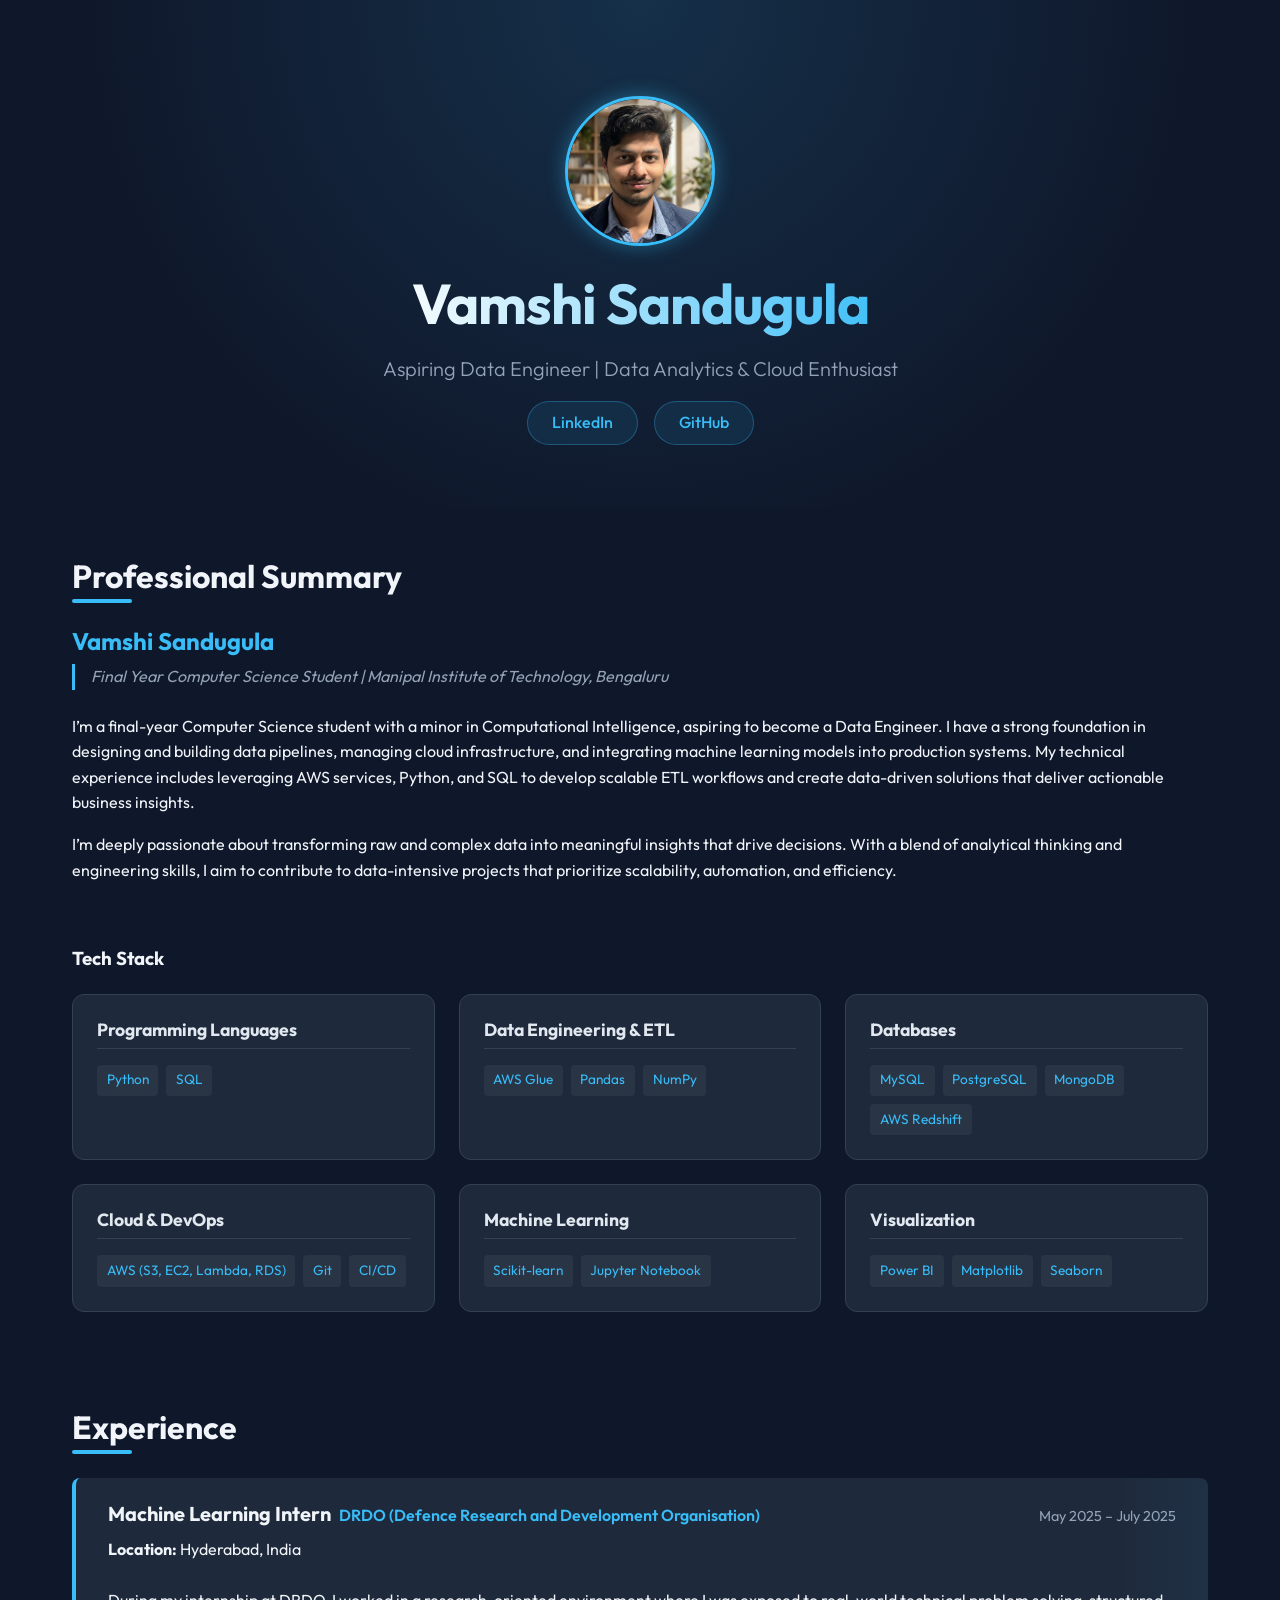
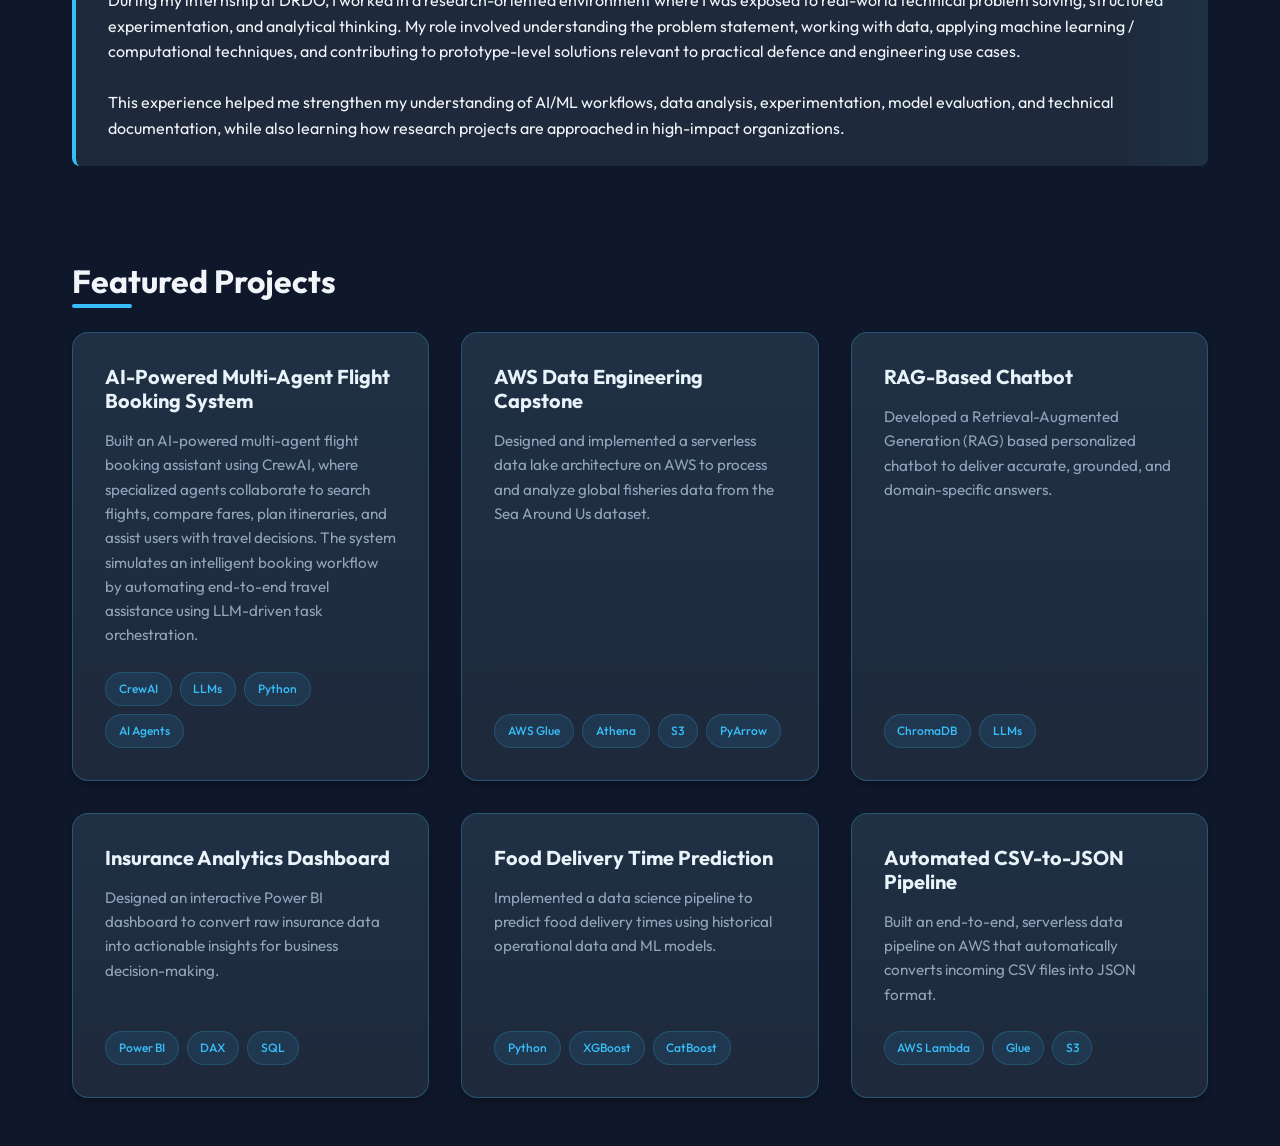
==== commit 1fac8d78: "remove DRDO project from Featured Projects since it's under Experience" ====
--- a/index.html
+++ b/index.html
@@ -142,29 +142,6 @@
             <h2 class="section-title">Featured Projects</h2>
 
             <div class="projects-grid">
-                <!-- Project: DRDO Equipment Failure -->
-                <div class="project-card" onclick="openModal('drdo')">
-                    <div class="card-content">
-                        <h3>Defense Equipment Failure Prediction</h3>
-                        <p>
-                            This project, completed during my internship at DRDO (Defence Research and Development Organisation), focuses on building a machine learning-based predictive maintenance system to identify whether a defense equipment component is likely to fail based on machine telemetry and operational data.
-                        </p>
-                        <br>
-                        <p>
-                            In mission-critical environments such as defense and industrial systems, unexpected equipment failure can lead to downtime, increased maintenance costs, and reduced operational reliability. The objective of this project was to leverage data analytics and machine learning to predict failure conditions in advance and support preventive maintenance decision-making.
-                        </p>
-                        <br>
-                        <p>
-                            The project involved data preprocessing, exploratory data analysis, feature engineering, model development, and comparative evaluation using multiple machine learning algorithms. Among the models tested, Random Forest Classifier delivered the best performance and emerged as the most effective model for identifying potential failure conditions.
-                        </p>
-                    </div>
-                    <div class="card-footer">
-                        <span class="tech-tag">Machine Learning</span>
-                        <span class="tech-tag">Random Forest</span>
-                        <span class="tech-tag">Data Analytics</span>
-                    </div>
-                </div>
-
                 <!-- Project: Flight Booking Agent -->
                 <div class="project-card" onclick="openModal('flight-agent')">
                     <div class="card-content">
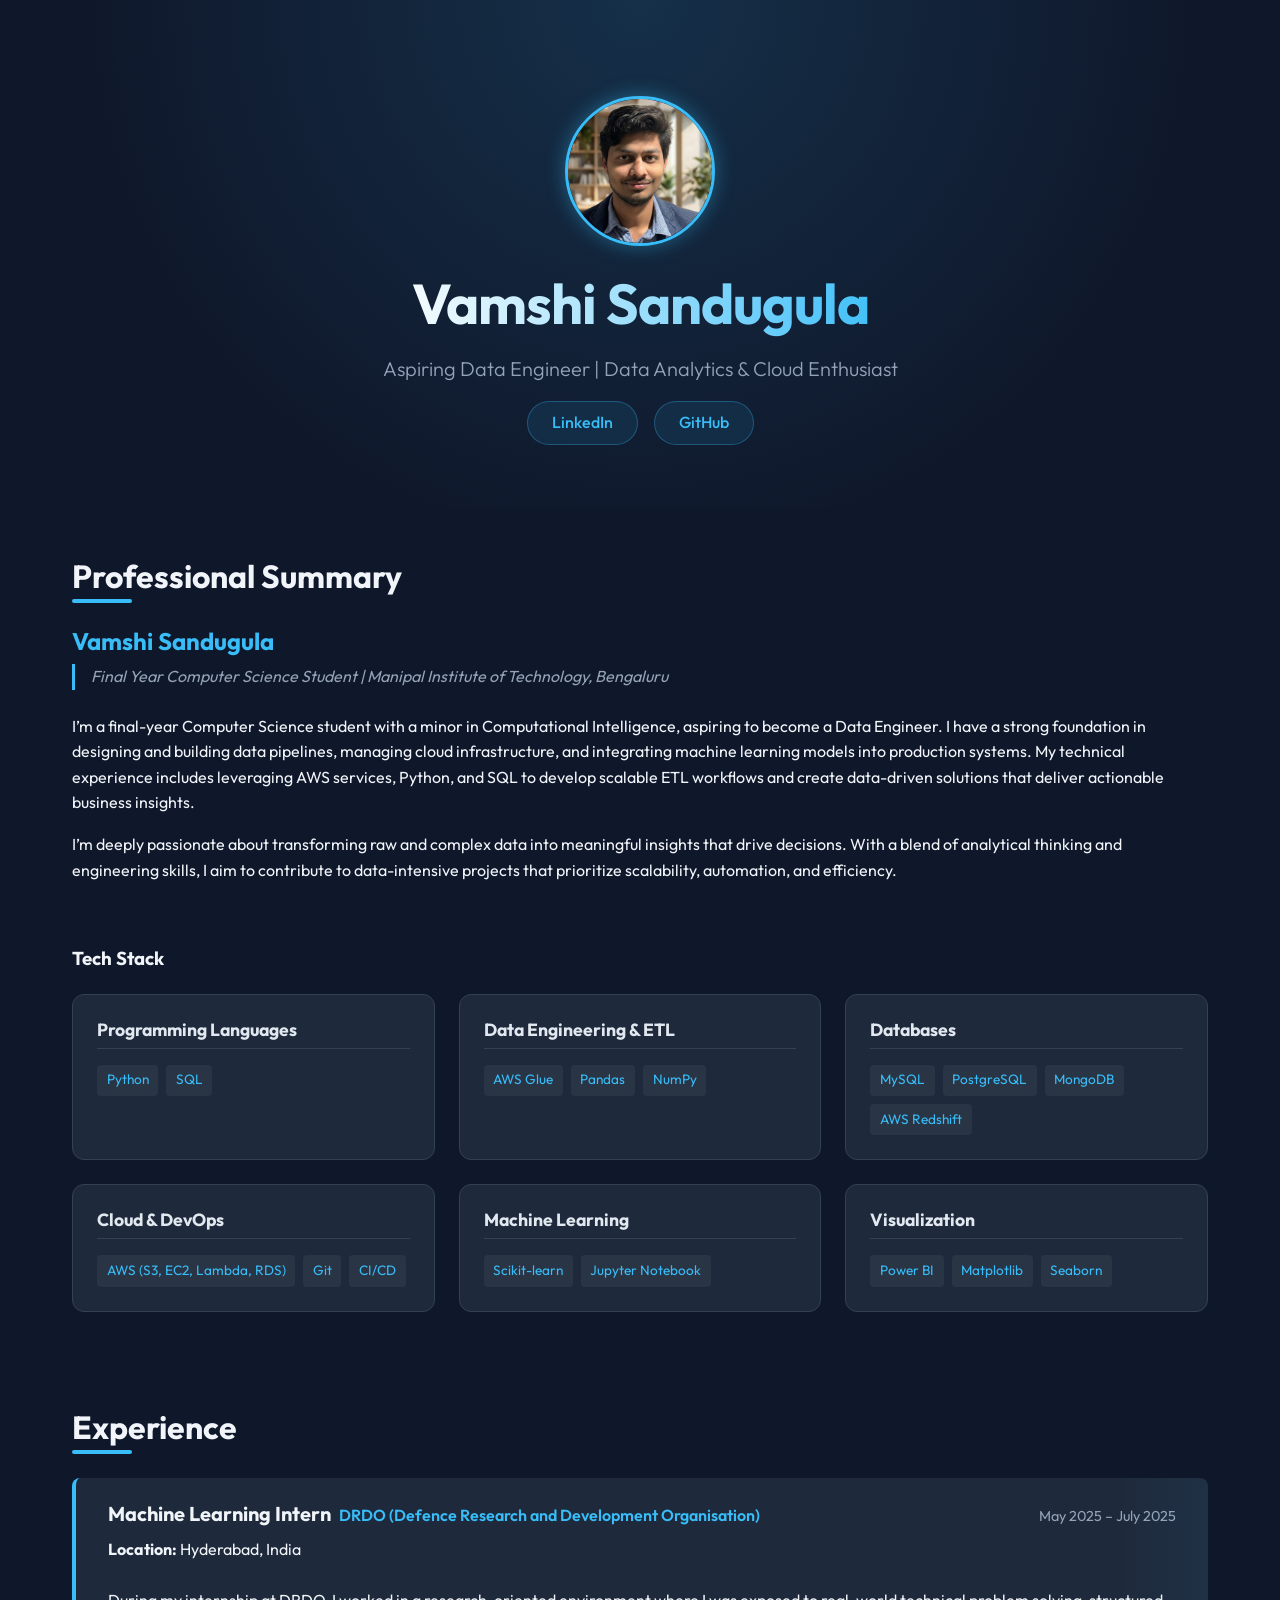
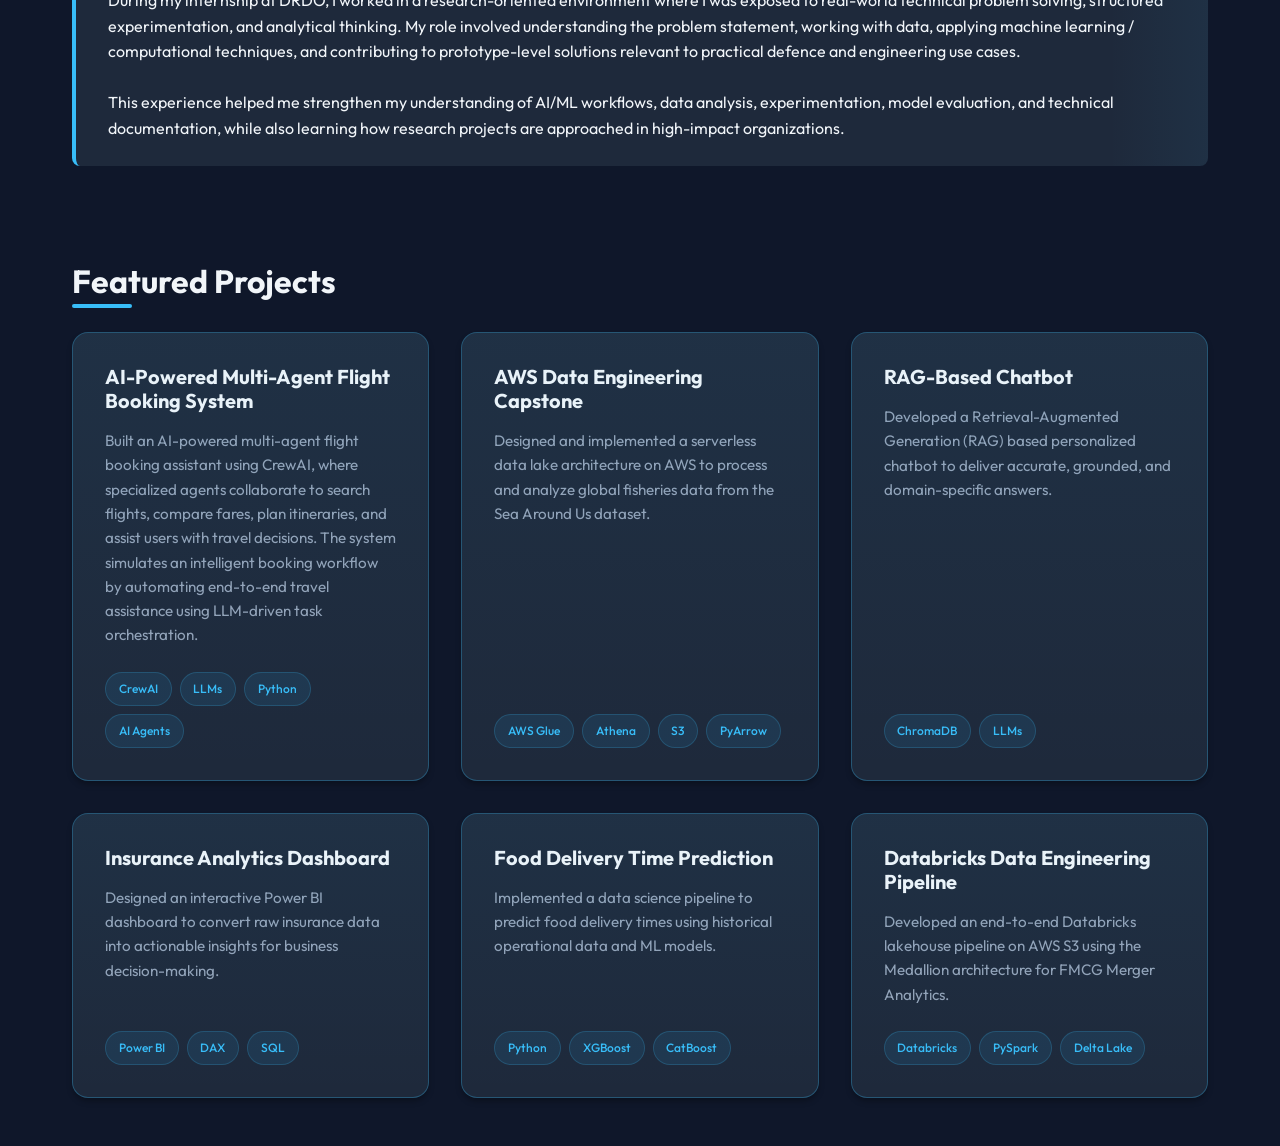
==== commit 4ba92203: "replace AWS Pipeline project with Databricks Medallion Architecture project" ====
--- a/index.html
+++ b/index.html
@@ -222,19 +222,18 @@
                     </div>
                 </div>
 
-                <!-- Project: AWS Pipeline -->
-                <div class="project-card" onclick="openModal('aws-pipeline')">
-                    <div class="card-content">
-                        <h3>Automated CSV-to-JSON Pipeline</h3>
-                        <p>
-                            Built an end-to-end, serverless data pipeline on AWS that automatically converts incoming
-                            CSV files into JSON format.
-                        </p>
-                    </div>
-                    <div class="card-footer">
-                        <span class="tech-tag">AWS Lambda</span>
-                        <span class="tech-tag">Glue</span>
-                        <span class="tech-tag">S3</span>
+                <!-- Project: Databricks Pipeline -->
+                <div class="project-card" onclick="openModal('databricks-pipeline')">
+                    <div class="card-content">
+                        <h3>Databricks Data Engineering Pipeline</h3>
+                        <p>
+                            Developed an end-to-end Databricks lakehouse pipeline on AWS S3 using the Medallion architecture for FMCG Merger Analytics.
+                        </p>
+                    </div>
+                    <div class="card-footer">
+                        <span class="tech-tag">Databricks</span>
+                        <span class="tech-tag">PySpark</span>
+                        <span class="tech-tag">Delta Lake</span>
                     </div>
                 </div>
             </div>
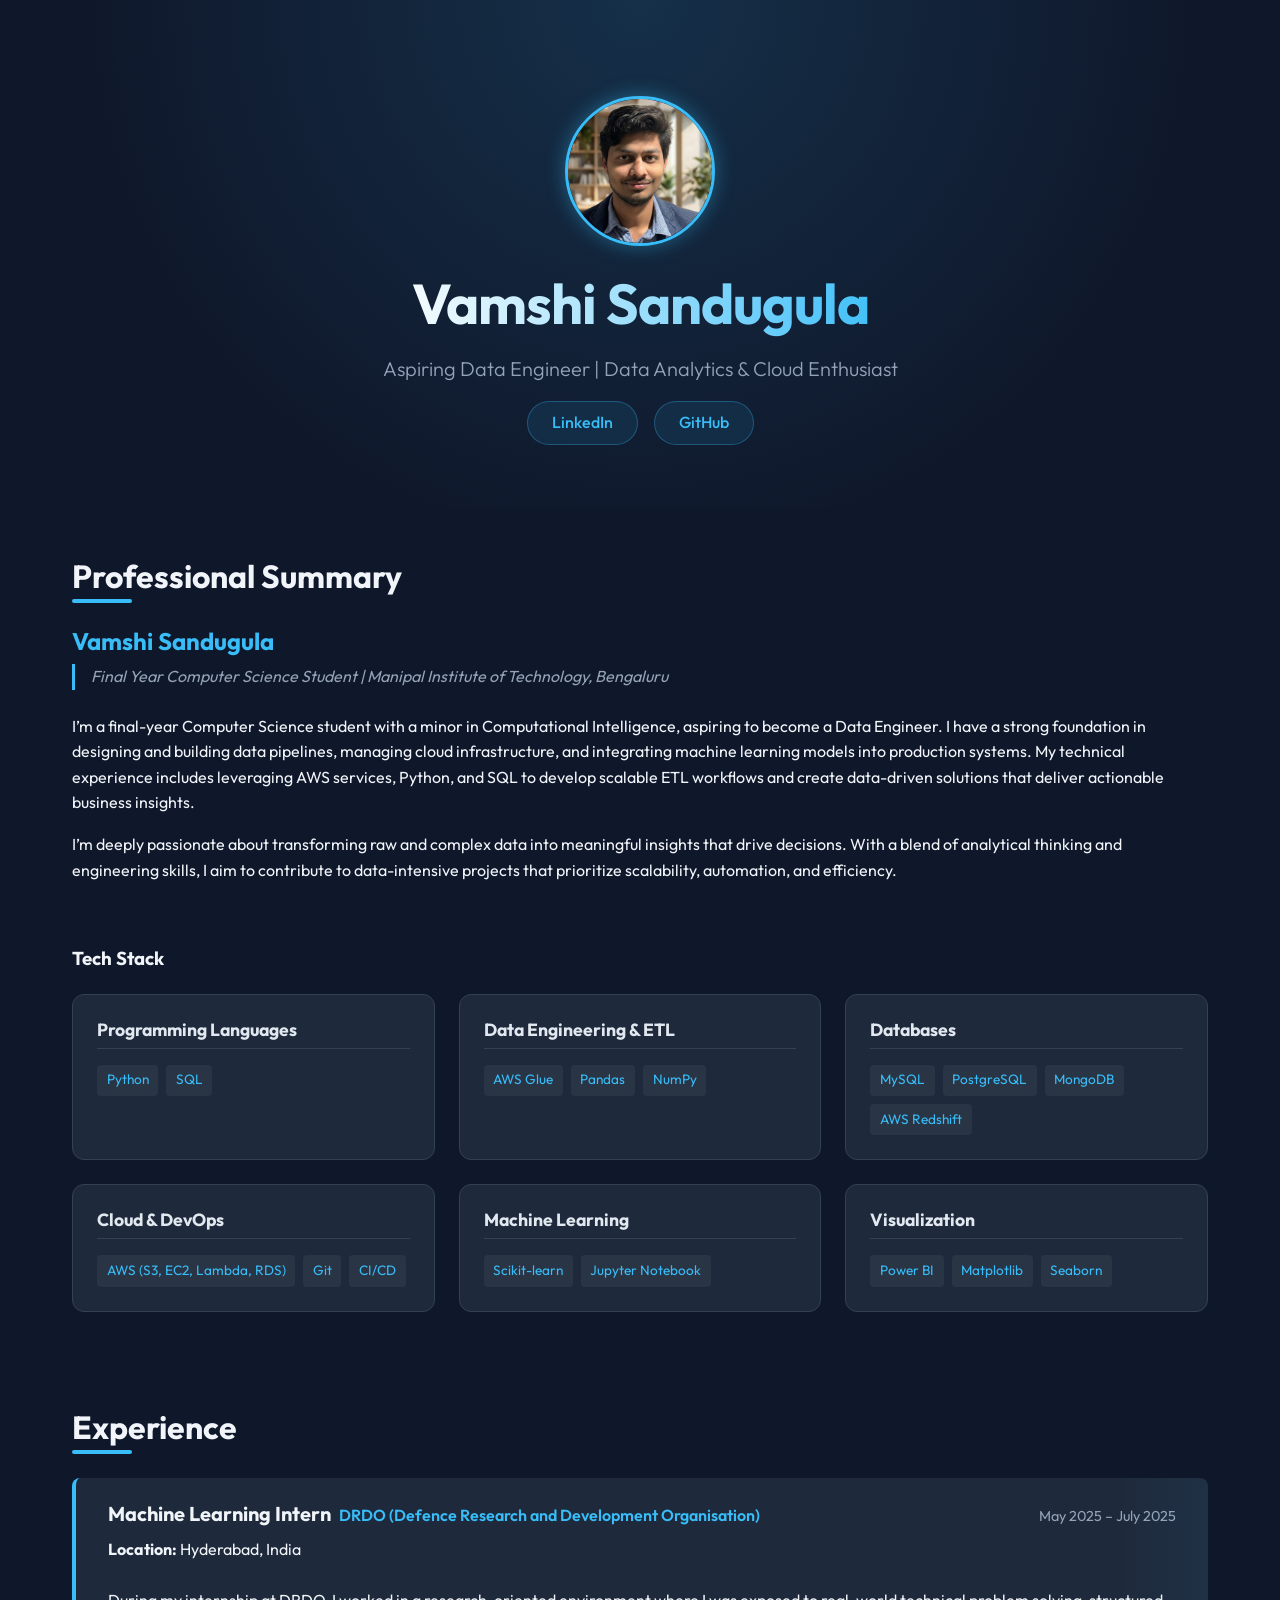
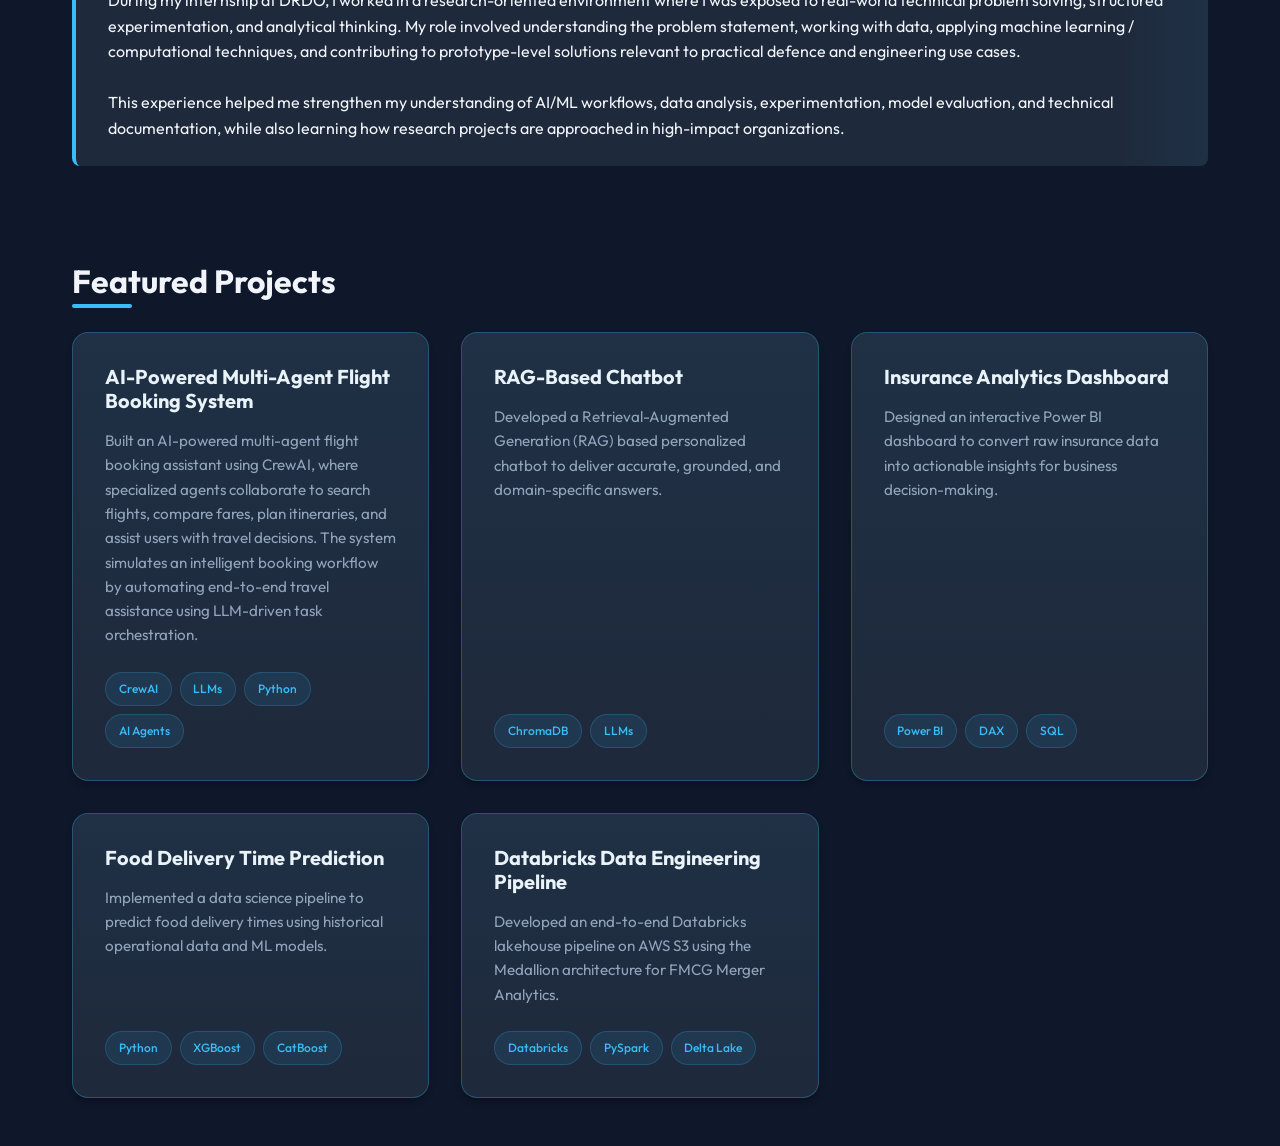
==== commit c9edf7dd: "removed AWS Data Engineering Capstone project from portfolio" ====
--- a/index.html
+++ b/index.html
@@ -155,23 +155,6 @@
                         <span class="tech-tag">LLMs</span>
                         <span class="tech-tag">Python</span>
                         <span class="tech-tag">AI Agents</span>
-                    </div>
-                </div>
-
-                <!-- Project: Fisheries Analytics -->
-                <div class="project-card" onclick="openModal('fisheries')">
-                    <div class="card-content">
-                        <h3>AWS Data Engineering Capstone</h3>
-                        <p>
-                            Designed and implemented a serverless data lake architecture on AWS to process and analyze
-                            global fisheries data from the Sea Around Us dataset.
-                        </p>
-                    </div>
-                    <div class="card-footer">
-                        <span class="tech-tag">AWS Glue</span>
-                        <span class="tech-tag">Athena</span>
-                        <span class="tech-tag">S3</span>
-                        <span class="tech-tag">PyArrow</span>
                     </div>
                 </div>
 
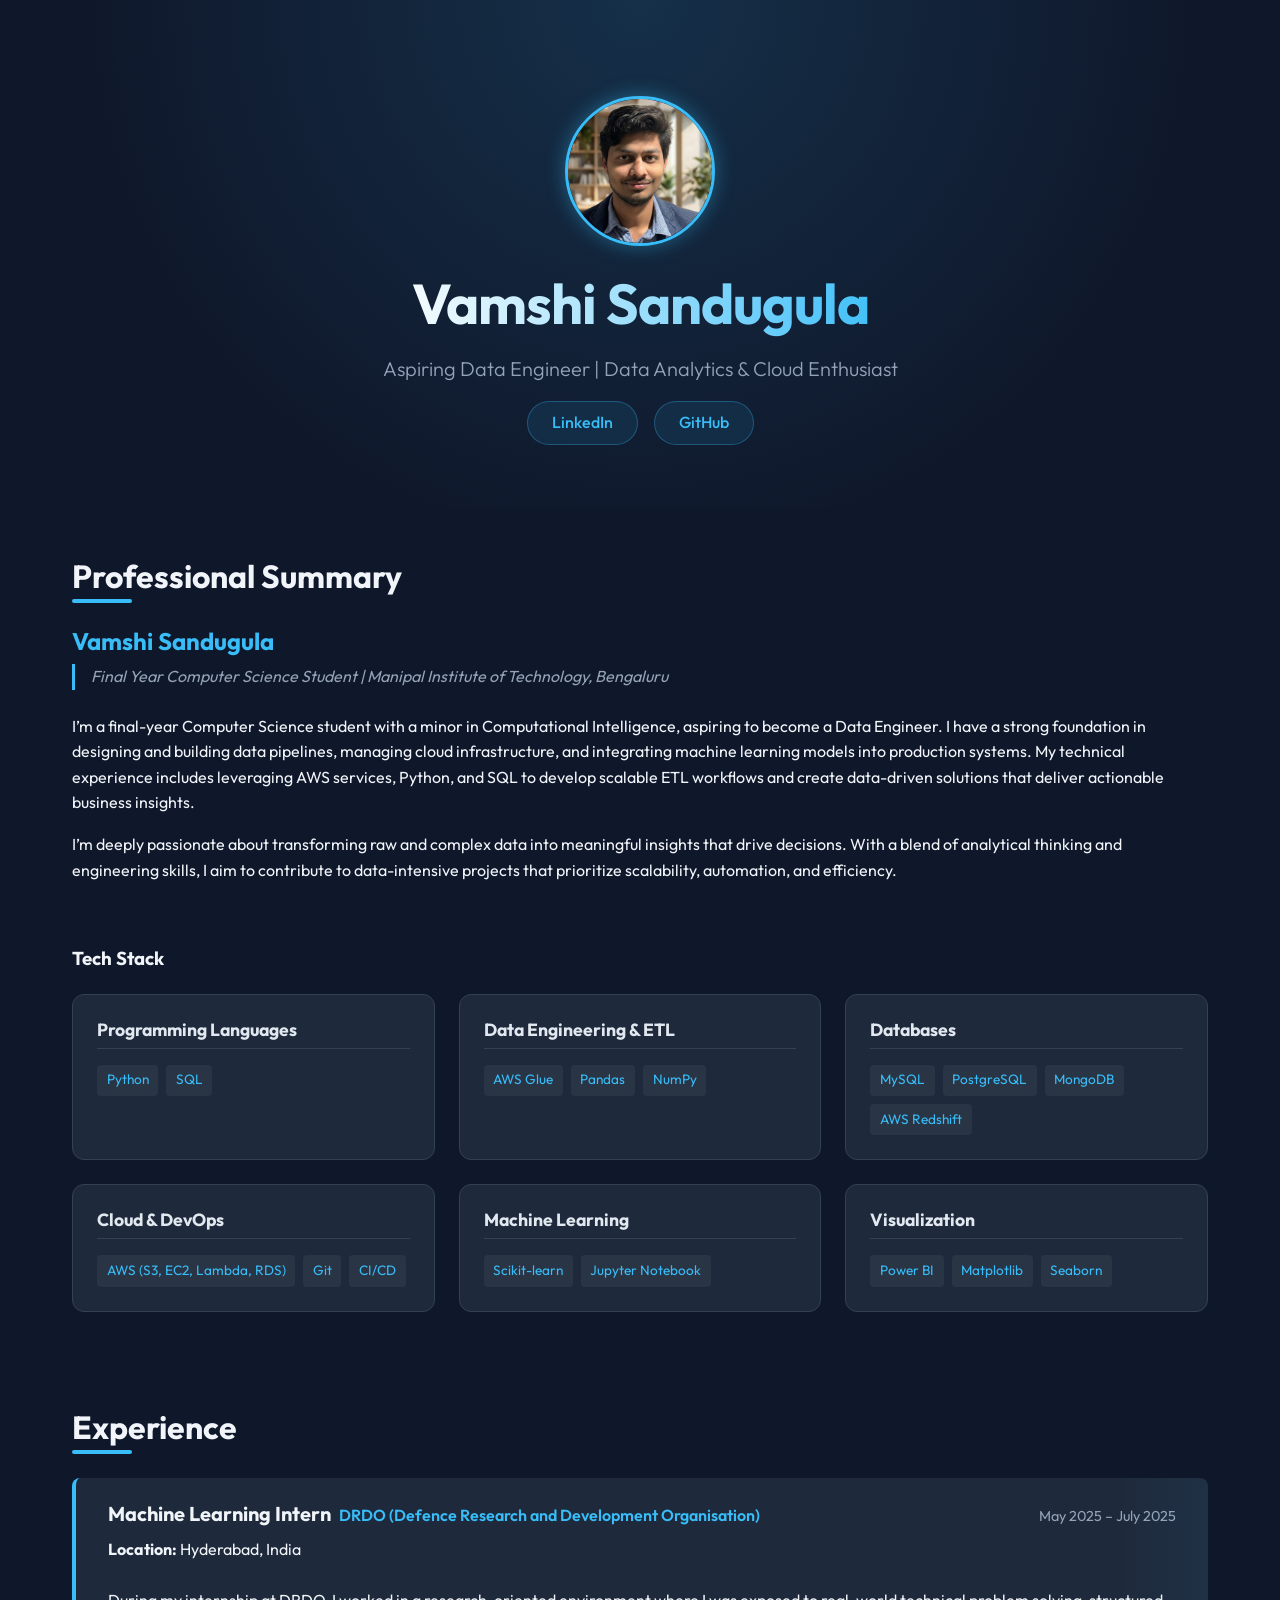
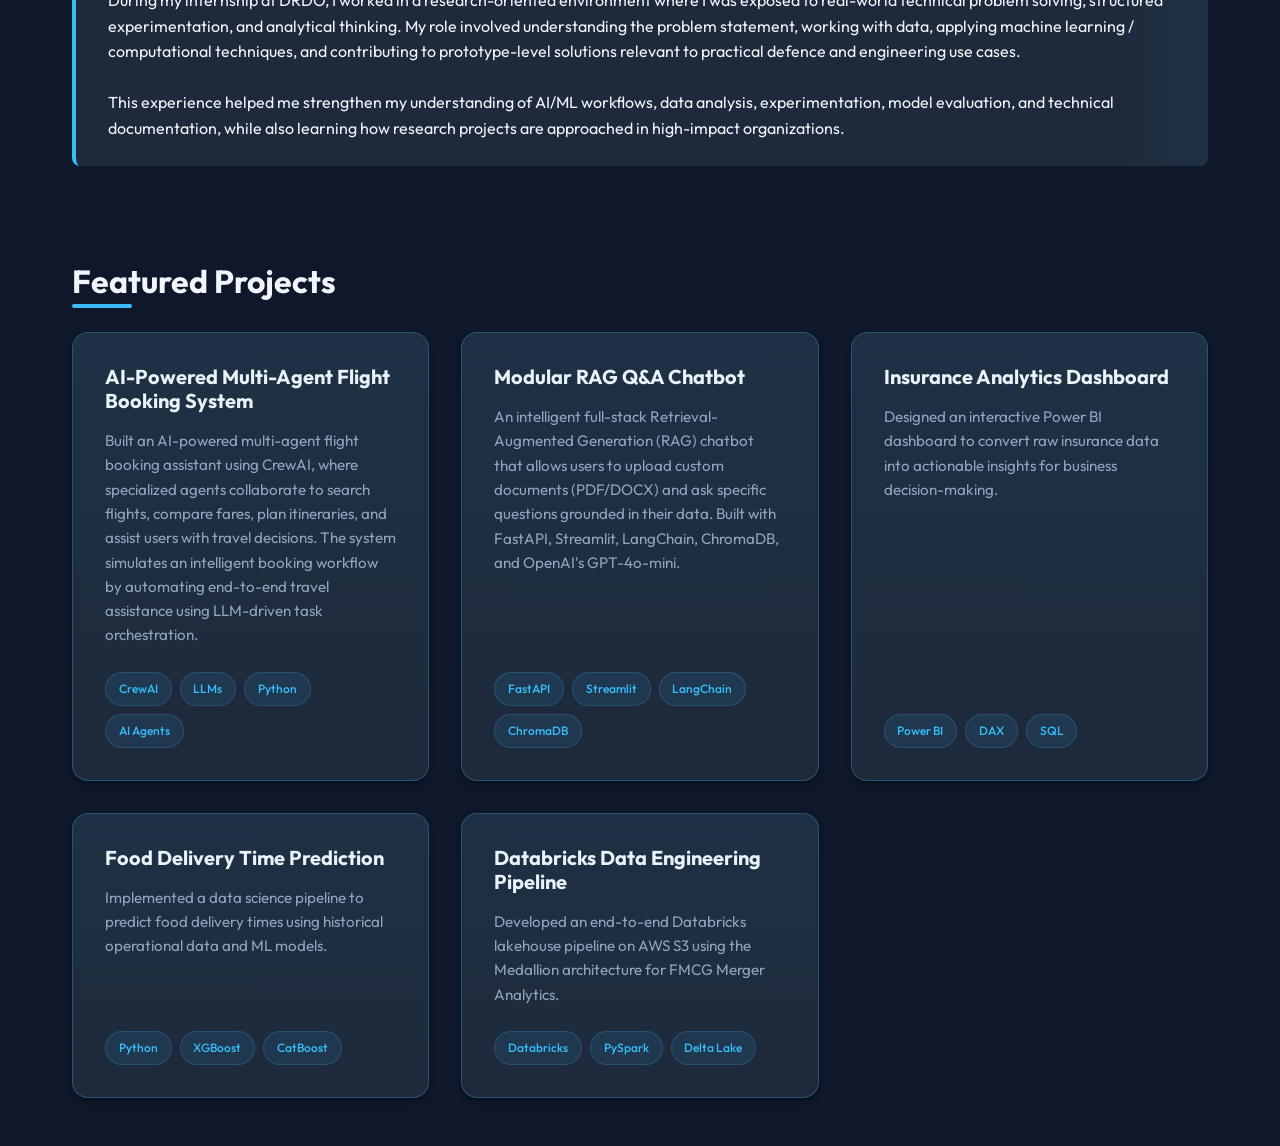
==== commit e49517c8: "Update portfolio with detailed Modular RAG Chatbot project" ====
--- a/index.html
+++ b/index.html
@@ -161,15 +161,16 @@
                 <!-- Project: RAG Chatbot -->
                 <div class="project-card" onclick="openModal('rag-chatbot')">
                     <div class="card-content">
-                        <h3>RAG-Based Chatbot</h3>
-                        <p>
-                            Developed a Retrieval-Augmented Generation (RAG) based personalized chatbot to deliver
-                            accurate, grounded, and domain-specific answers.
-                        </p>
-                    </div>
-                    <div class="card-footer">
+                        <h3>Modular RAG Q&A Chatbot</h3>
+                        <p>
+                            An intelligent full-stack Retrieval-Augmented Generation (RAG) chatbot that allows users to upload custom documents (PDF/DOCX) and ask specific questions grounded in their data. Built with FastAPI, Streamlit, LangChain, ChromaDB, and OpenAI's GPT-4o-mini.
+                        </p>
+                    </div>
+                    <div class="card-footer">
+                        <span class="tech-tag">FastAPI</span>
+                        <span class="tech-tag">Streamlit</span>
+                        <span class="tech-tag">LangChain</span>
                         <span class="tech-tag">ChromaDB</span>
-                        <span class="tech-tag">LLMs</span>
                     </div>
                 </div>
 
